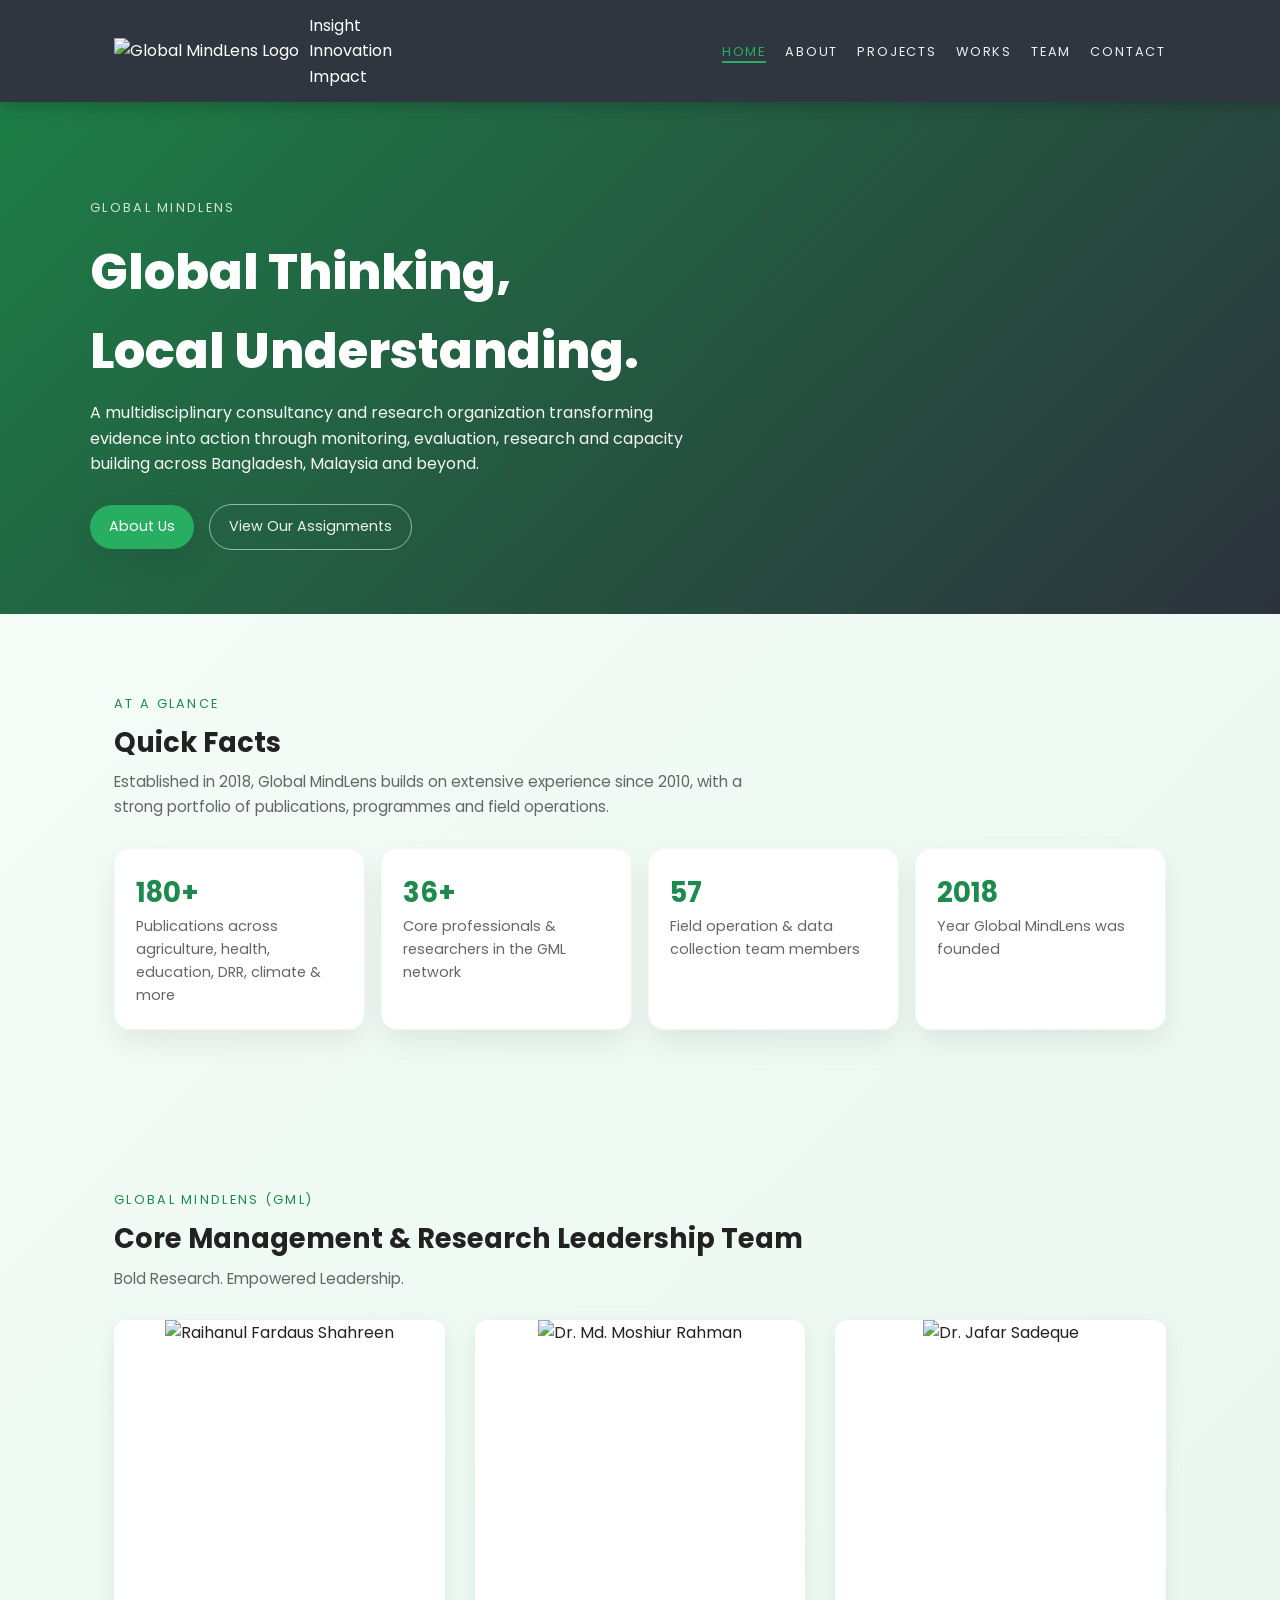
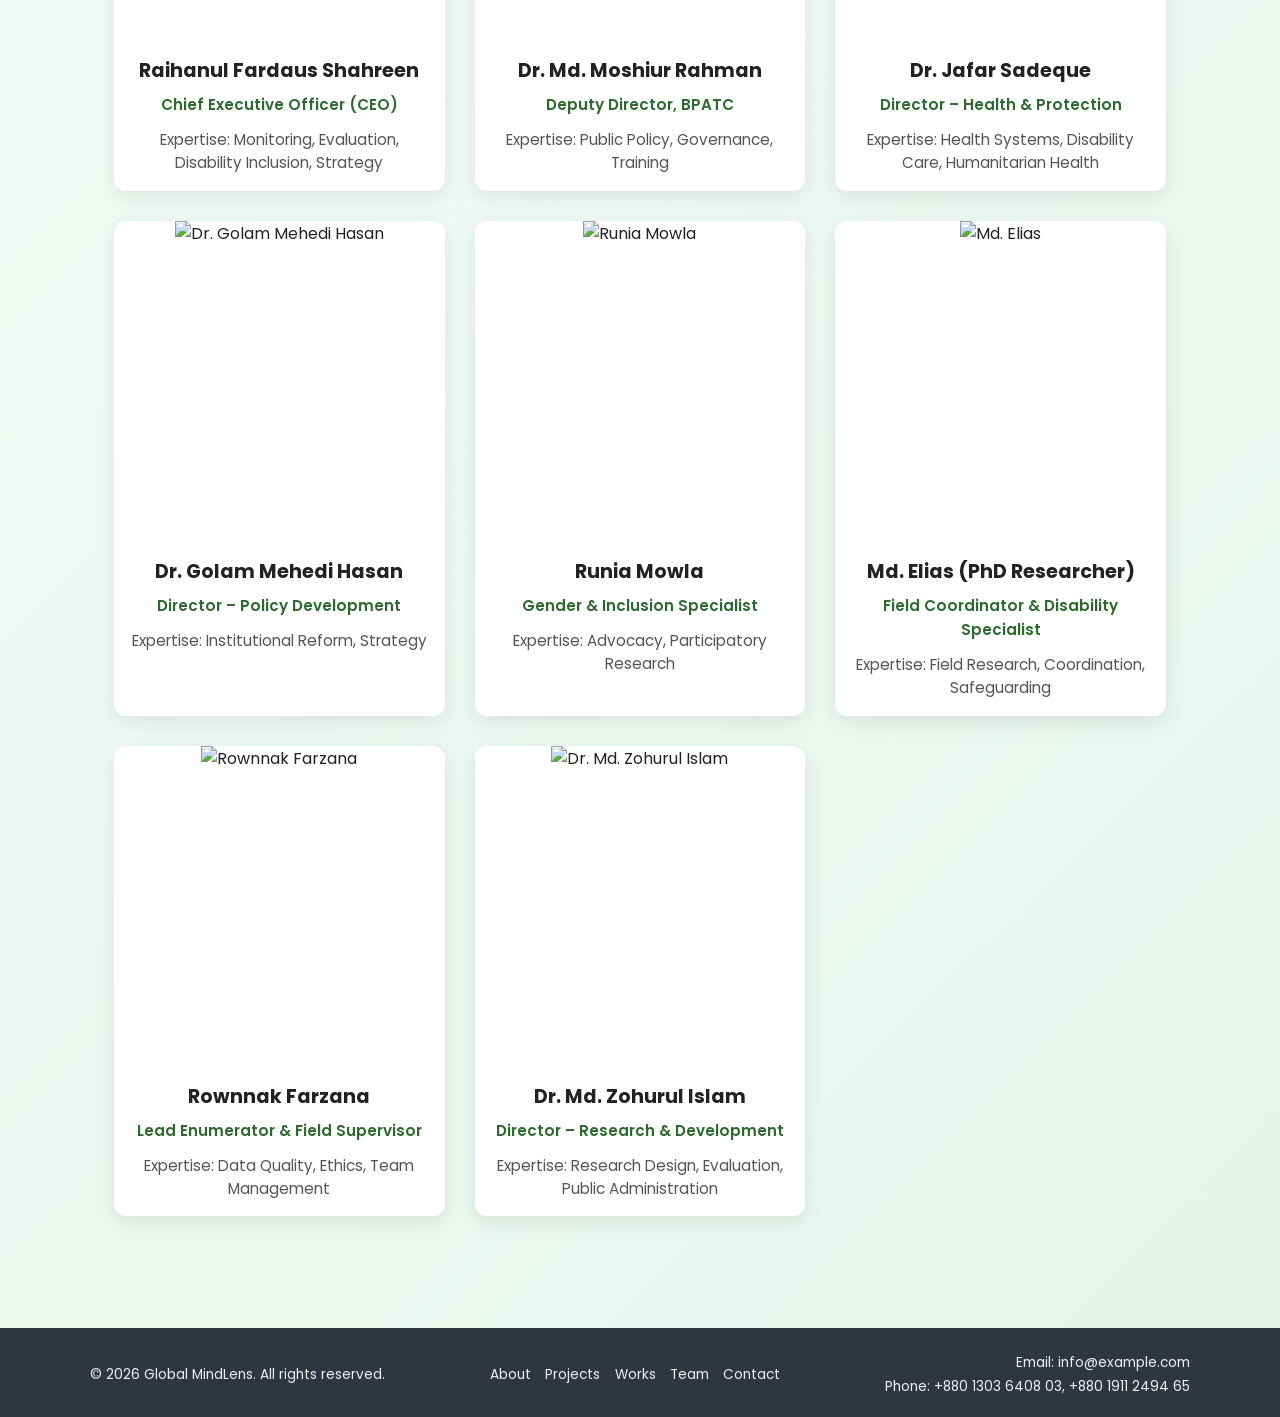
==== index.html @ bd241a73 "Add files via upload" ====
<!DOCTYPE html>
<html lang="en">
<head>
  <meta charset="UTF-8" />
  <title>Global MindLens | Global Thinking. Local Understanding</title>
  <meta name="viewport" content="width=device-width, initial-scale=1" />
  <!-- Google Font -->
  <link
    href="https://fonts.googleapis.com/css2?family=Poppins:wght@300;400;500;600;700;800&display=swap"
    rel="stylesheet"
  />
  <link rel="stylesheet" href="styles.css" />
</head>
<body>
  <div id="header-placeholder"></div>

  <div class="page-wrapper">
    <main>
      <!-- Hero -->
      <section class="hero fade-in-up">
        <div class="hero-bg placeholder"></div>
        <div class="hero-overlay"></div>

        <div class="hero-inner">
          <div class="hero-kicker">Global MindLens</div>
          <h1 class="hero-title">
            Global Thinking,<br />
            Local Understanding.
          </h1>
          <p class="hero-subtitle">
            A multidisciplinary consultancy and research organization
            transforming evidence into action through monitoring, evaluation,
            research and capacity building across Bangladesh, Malaysia and
            beyond.
          </p>
          <div class="hero-cta-row">
            <a href="about.html" class="btn btn-primary">About Us</a>
            <a href="projects.html" class="btn btn-ghost">View Our Assignments</a>
          </div>
        </div>
      </section>

      <!-- Quick stats -->
      <section class="section">
        <div class="container">
          <div class="section-header fade-in-up">
            <div class="section-kicker">At a Glance</div>
            <h2 class="section-title">Quick Facts</h2>
            <p class="section-description">
              Established in 2018, Global MindLens builds on extensive
              experience since 2010, with a strong portfolio of publications,
              programmes and field operations.
            </p>
          </div>

          <div class="stats-grid fade-in-up delay-1">
            <article class="stat-card">
              <div class="stat-value">180+</div>
              <div class="stat-label">
                Publications across agriculture, health, education, DRR,
                climate &amp; more
              </div>
            </article>
            <article class="stat-card">
              <div class="stat-value">36+</div>
              <div class="stat-label">
                Core professionals &amp; researchers in the GML network
              </div>
            </article>
            <article class="stat-card">
              <div class="stat-value">57</div>
              <div class="stat-label">
                Field operation &amp; data collection team members
              </div>
            </article>
            <article class="stat-card">
              <div class="stat-value">2018</div>
              <div class="stat-label">Year Global MindLens was founded</div>
            </article>
          </div>
        </div>
      </section>

      <!-- Highlighted Core Leadership (8 with images) -->
      <section class="section">
  <div class="container">
    <div class="section-header fade-in-up">
      <div class="section-kicker">Global MindLens (GML)</div>
      <h2 class="section-title">Core Management & Research Leadership Team</h2>
      <p class="section-description">Bold Research. Empowered Leadership.</p>
    </div>

    <div class="team-grid fade-in-up delay-1">

      <!-- 1. Raihanul Fardaus Shahreen -->
      <article class="person-card">
        <div class="person-image">
          <img src="images\Chief Executive Officer (CEO)_Shahreen-.jpeg" alt="Raihanul Fardaus Shahreen">
        </div>
        <div class="person-info">
          <div class="person-name">Raihanul Fardaus Shahreen</div>
          <div class="person-role">Chief Executive Officer (CEO)</div>
          <p class="person-desc">
            Expertise: Monitoring, Evaluation, Disability Inclusion, Strategy
          </p>
        </div>
      </article>

      <!-- 2. Dr. Md. Moshiur Rahman -->
      <article class="person-card">
        <div class="person-image">
          <img src="images/team/moshiur-rahman.jpg" alt="Dr. Md. Moshiur Rahman">
        </div>
        <div class="person-info">
          <div class="person-name">Dr. Md. Moshiur Rahman</div>
          <div class="person-role">Deputy Director, BPATC</div>
          <p class="person-desc">
            Expertise: Public Policy, Governance, Training
          </p>
        </div>
      </article>

      <!-- 3. Dr. Jafar Sadeque -->
      <article class="person-card">
        <div class="person-image">
          <img src="//images\Director- Public Health_Dr. Jafar Sadeque_ MBBS_MPH_ ( Development and Humanitrain Context).jpeg" alt="Dr. Jafar Sadeque">
        </div>
        <div class="person-info">
          <div class="person-name">Dr. Jafar Sadeque</div>
          <div class="person-role">Director – Health & Protection</div>
          <p class="person-desc">
            Expertise: Health Systems, Disability Care, Humanitarian Health
          </p>
        </div>
      </article>

      <!-- 4. Dr. Golam Mehedi Hasan -->
      <article class="person-card">
        <div class="person-image">
          <img src="images/team/golam-mehedi-hasan.jpg" alt="Dr. Golam Mehedi Hasan">
        </div>
        <div class="person-info">
          <div class="person-name">Dr. Golam Mehedi Hasan</div>
          <div class="person-role">Director – Policy Development</div>
          <p class="person-desc">
            Expertise: Institutional Reform, Strategy
          </p>
        </div>
      </article>

      <!-- 5. Runia Mowla -->
      <article class="person-card">
        <div class="person-image">
          <img src="images\Lead_ Gender and Development_RUNIA MOWLA.jpeg" alt="Runia Mowla">
        </div>
        <div class="person-info">
          <div class="person-name">Runia Mowla</div>
          <div class="person-role">Gender & Inclusion Specialist</div>
          <p class="person-desc">
            Expertise: Advocacy, Participatory Research

          </p>
        </div>
      </article>

      <!-- 6. Md. Elias -->
      <article class="person-card">
        <div class="person-image">
          <img src="images/team/md-elias.jpg" alt="Md. Elias">
        </div>
        <div class="person-info">
          <div class="person-name">Md. Elias (PhD Researcher)</div>
          <div class="person-role">Field Coordinator & Disability Specialist</div>
          <p class="person-desc">
            Expertise: Field Research, Coordination, Safeguarding
          </p>
        </div>
      </article>

      <!-- 7. Rownnak Farzana -->
      <article class="person-card">
        <div class="person-image">
          <img src="images/team/rownnak-farzana.jpg" alt="Rownnak Farzana">
        </div>
        <div class="person-info">
          <div class="person-name">Rownnak Farzana</div>
          <div class="person-role">Lead Enumerator & Field Supervisor</div>
          <p class="person-desc">
            Expertise: Data Quality, Ethics, Team Management
          </p>
        </div>
      </article>

      <!-- 8. Dr. Md. Zohurul Islam -->
      <article class="person-card">
        <div class="person-image">
          <img src="images/team/zohurul-islam.jpg" alt="Dr. Md. Zohurul Islam">
        </div>
        <div class="person-info">
          <div class="person-name">Dr. Md. Zohurul Islam</div>
          <div class="person-role">Director – Research & Development</div>
          <p class="person-desc">
            Expertise: Research Design, Evaluation, Public Administration

          </p>
        </div>
      </article>

      <!-- SADD -->
      
    </div>
  </div>
</section>

    </main>
  </div>

  <div id="footer-placeholder"></div>

  <script src="include.js"></script>
  <script src="main.js"></script>
</body>
</html>
---- styles.css ----
/* ========= GLOBAL RESET ========= */
*,
*::before,
*::after {
  box-sizing: border-box;
  margin: 0;
  padding: 0;
}

:root {
  --green-main: #1f8a4d;
  --green-light: #27ae60;
  --grey-dark: #2f3640;
  --grey-mid: #7f8c8d;
  --grey-light: #ecf0f1;
  --white: #ffffff;
  --text-main: #222222;
  --text-muted: #666666;
  --radius-lg: 16px;
  --shadow-soft: 0 12px 30px rgba(0, 0, 0, 0.08);
  --transition-fast: 0.25s ease;
  --max-width: 1100px;
}

/* ========= BODY & SCROLLBAR ========= */

html {
  scroll-behavior: smooth;
}

body {
  font-family: "Poppins", system-ui, -apple-system, BlinkMacSystemFont,
    "Segoe UI", Roboto, sans-serif;
  background: linear-gradient(135deg, #f7fdf9, #e4f5ec);
  color: var(--text-main);
  line-height: 1.6;
}

/* Custom scrollbar (right side) */
body::-webkit-scrollbar {
  width: 10px;
}
body::-webkit-scrollbar-track {
  background: #dfe6e9;
}
body::-webkit-scrollbar-thumb {
  background: var(--green-main);
  border-radius: 6px;
}
body::-webkit-scrollbar-thumb:hover {
  background: var(--green-light);
}

/* ========= LAYOUT ========= */

.page-wrapper {
  min-height: 100vh;
  display: flex;
  flex-direction: column;
}

main {
  flex: 1;
}

.container {
  width: 100%;
  max-width: var(--max-width);
  margin: 0 auto;
  padding: 2rem 1.5rem;
}

/* ========= HEADER & NAV ========= */

.header {
  background: var(--grey-dark);
  color: var(--white);
  position: sticky;
  top: 0;
  z-index: 1000;
  box-shadow: 0 4px 16px rgba(0, 0, 0, 0.2);
}

.header-inner {
  max-width: var(--max-width);
  margin: 0 auto;
  padding: 0.8rem 1.5rem;
  display: flex;
  align-items: center;
  justify-content: space-between;
  gap: 1rem;
}

.logo {
  display: flex;
  align-items: center;
  gap: 0.6rem;
  text-decoration: none;
  color: var(--white);
}

/* Logo image area */
.logo-mark {
  display: flex;
  align-items: center;
  height: 60px;
  width: auto;
}

.logo-mark img {
  max-height: 100%;
  max-width: 100%;
  width: auto;
  height: auto;
  object-fit: contain;
  object-position: center;
}

/* Rotating words */
.rotating-words {
  position: relative;
  height: 20px;
  overflow: hidden;
  display: inline-block;
  font-weight: 700;
  font-size: 0.9rem;
  letter-spacing: 0.06em;
  text-transform: uppercase;
  color: var(--green-light);
}

.rotating-words span {
  position: absolute;
  width: 100%;
  opacity: 0;
  animation: rotateWords 9s linear infinite;
}

/* 3 words → 3 delays */
.rotating-words span:nth-child(1) { animation-delay: 0s; }
.rotating-words span:nth-child(2) { animation-delay: 3s; }
.rotating-words span:nth-child(3) { animation-delay: 6s; }

@keyframes rotateWords {
  0% { opacity: 0; transform: translateY(100%); }
  10% { opacity: 1; transform: translateY(0); }
  30% { opacity: 1; transform: translateY(0); }
  40% { opacity: 0; transform: translateY(-100%); }
  100% { opacity: 0; }
}

.logo-text-sub {
  font-size: 0.75rem;
  color: var(--grey-light);
}

/* Nav */
.main-nav ul {
  list-style: none;
  display: flex;
  flex-wrap: wrap;
  gap: 1.2rem;
}

.main-nav a {
  color: var(--grey-light);
  text-decoration: none;
  text-transform: uppercase;
  font-size: 0.8rem;
  letter-spacing: 0.14em;
  position: relative;
  padding-bottom: 0.15rem;
  transition: color var(--transition-fast);
}

.main-nav a::after {
  content: "";
  position: absolute;
  left: 0;
  bottom: 0;
  width: 0;
  height: 2px;
  background: var(--green-light);
  transition: width var(--transition-fast);
}

.main-nav a:hover {
  color: var(--white);
}

.main-nav a:hover::after,
.main-nav a.active::after {
  width: 100%;
}

.main-nav a.active {
  color: var(--green-light);
}

/* Mobile menu toggle */
.menu-toggle {
  display: none;
  background: none;
  border: none;
  color: var(--white);
  font-size: 1.7rem;
  cursor: pointer;
}

/* ========= HERO ========= */

.hero {
  position: relative;
  padding: 6rem 1.5rem 4rem;
  color: var(--white);
  overflow: hidden;
}

.hero-bg {
  position: absolute;
  inset: 0;
  background: #111;
  background-position: center;
  background-size: cover;
  filter: brightness(0.45);
  z-index: -2;
}

/* Replace this with your own image URL */
.hero-bg.placeholder {
  background-image: url("images/hero-bg.jpg"); /* <-- change as needed */
}

.hero-overlay {
  position: absolute;
  inset: 0;
  background: linear-gradient(
    135deg,
    rgba(31, 138, 77, 0.9),
    rgba(47, 54, 64, 0.92)
  );
  z-index: -1;
}

.hero-inner {
  max-width: var(--max-width);
  margin: 0 auto;
}

.hero-kicker {
  text-transform: uppercase;
  font-size: 0.8rem;
  letter-spacing: 0.18em;
  opacity: 0.8;
  margin-bottom: 0.8rem;
}

.hero-title {
  font-size: clamp(2.2rem, 4vw, 3.1rem);
  font-weight: 800;
  margin-bottom: 0.6rem;
}

.hero-subtitle {
  max-width: 600px;
  font-size: 1rem;
  opacity: 0.95;
  margin-bottom: 1.7rem;
}

.hero-cta-row {
  display: flex;
  flex-wrap: wrap;
  align-items: center;
  gap: 0.9rem;
}

/* ========= BUTTONS ========= */

.btn {
  display: inline-flex;
  align-items: center;
  justify-content: center;
  gap: 0.4rem;
  border-radius: 999px;
  padding: 0.65rem 1.2rem;
  border: none;
  text-decoration: none;
  font-size: 0.9rem;
  cursor: pointer;
  transition: transform var(--transition-fast),
    box-shadow var(--transition-fast), background var(--transition-fast),
    color var(--transition-fast);
}

.btn-primary {
  background: var(--green-light);
  color: var(--white);
  box-shadow: var(--shadow-soft);
}

.btn-primary:hover {
  transform: translateY(-1px);
  box-shadow: 0 16px 35px rgba(39, 174, 96, 0.4);
}

.btn-ghost {
  background: transparent;
  border: 1px solid rgba(236, 240, 241, 0.6);
  color: var(--grey-light);
}

.btn-ghost:hover {
  background: rgba(236, 240, 241, 0.12);
}

/* ========= SECTIONS ========= */

.section {
  padding: 3rem 0;
}

.section-alt-bg {
  background: #f5fbf7;
}

.section-header {
  margin-bottom: 1.8rem;
}

.section-kicker {
  text-transform: uppercase;
  font-size: 0.8rem;
  letter-spacing: 0.18em;
  color: var(--green-main);
  margin-bottom: 0.4rem;
}

.section-title {
  font-size: 1.7rem;
  margin-bottom: 0.4rem;
}

.section-description {
  max-width: 640px;
  font-size: 0.95rem;
  color: var(--text-muted);
}

.section-description.small {
  font-size: 0.85rem;
}

/* ========= GRIDS & CARDS ========= */

.grid {
  display: grid;
  grid-template-columns: repeat(auto-fit, minmax(230px, 1fr));
  gap: 1.4rem;
}

.cards-grid-3 {
  display: grid;
  grid-template-columns: repeat(auto-fit, minmax(260px, 1fr));
  gap: 1.5rem;
}

.card {
  background: var(--white);
  border-radius: var(--radius-lg);
  box-shadow: var(--shadow-soft);
  padding: 1.5rem 1.4rem;
  border: 1px solid rgba(0, 0, 0, 0.04);
  margin-top: 40px;
}

.card-title {
  font-size: 1.1rem;
  margin-bottom: 0.4rem;
}

.card-body {
  font-size: 0.94rem;
  color: var(--text-muted);
  margin-bottom: 0.55rem;
}

.highlight-quote {
  margin-top: 0.8rem;
  padding-left: 0.8rem;
  border-left: 3px solid var(--green-main);
  font-style: italic;
}

/* Lists */

.list {
  list-style: disc;
  margin-left: 1.2rem;
  margin-top: 0.5rem;
  font-size: 0.92rem;
  color: var(--text-muted);
}

.list-numbered {
  list-style: decimal;
}

/* ========= STATS ========= */

.stats-grid {
  display: grid;
  grid-template-columns: repeat(auto-fit, minmax(170px, 1fr));
  gap: 1rem;
}

.stat-card {
  background: var(--white);
  border-radius: var(--radius-lg);
  padding: 1.4rem 1.3rem;
  box-shadow: var(--shadow-soft);
  border: 1px solid rgba(31, 138, 77, 0.06);
  position: relative;
  overflow: hidden;
  transition: transform var(--transition-fast), box-shadow var(--transition-fast);
}

.stat-card::before {
  content: "";
  position: absolute;
  inset: 0;
  background: linear-gradient(
    to bottom right,
    rgba(31, 138, 77, 0.04),
    rgba(47, 54, 64, 0.03)
  );
  opacity: 0;
  transition: opacity var(--transition-fast);
}

.stat-card:hover {
  transform: translateY(-3px);
  box-shadow: 0 16px 40px rgba(0, 0, 0, 0.12);
}
.stat-card:hover::before {
  opacity: 1;
}

.stat-value {
  font-size: 1.7rem;
  font-weight: 700;
  color: var(--green-main);
}
.stat-label {
  font-size: 0.9rem;
  color: var(--text-muted);
}

/* ========= PEOPLE / TEAM ========= */
.team-grid {
  display: grid;
  grid-template-columns: repeat(3, 1fr);
  gap: 30px;
}

.person-card {
  background: #fff;
  border-radius: 12px;
  box-shadow: 0 6px 20px rgba(0,0,0,0.08);
  overflow: hidden;
  text-align: center;
  transition: transform 0.3s ease, box-shadow 0.3s ease;
}

.person-card:hover {
  transform: translateY(-6px);
  box-shadow: 0 10px 25px rgba(0,0,0,0.12);
}

.person-image {
  width: 100%;
  height: 320px;
  overflow: hidden;
}

.person-image img {
  width: 100%;
  height: 100%;
  object-fit: fit;
}

.person-info {
  padding: 16px;
}

.person-name {
  font-size: 1.2rem;
  font-weight: 700;
  margin-bottom: 6px;
  color: #222;
}

.person-role {
  font-size: 0.95rem;
  font-weight: 600;
  color: #2d6a2d;
  margin-bottom: 12px;
}

.person-desc {
  font-size: 0.95rem;
  color: #555;
  line-height: 1.5;
}

/* Responsive */
@media (max-width: 991px) {
  .team-grid {
    grid-template-columns: repeat(2, 1fr);
  }
}

@media (max-width: 600px) {
  .team-grid {
    grid-template-columns: 1fr;
  }
}

/* ========= CONTACT ========= */

.contact-layout {
  display: grid;
  grid-template-columns: 2fr 2fr;
  gap: 1.6rem;
}

.contact-card {
  background: var(--white);
  border-radius: var(--radius-lg);
  padding: 1.5rem 1.4rem;
  box-shadow: var(--shadow-soft);
  border: 1px solid rgba(0, 0, 0, 0.04);
}

.form-field {
  margin-bottom: 0.9rem;
}

.form-label {
  display: block;
  margin-bottom: 0.25rem;
  font-size: 0.85rem;
  font-weight: 500;
}

.form-input,
.form-textarea {
  width: 100%;
  padding: 0.55rem 0.7rem;
  border-radius: 8px;
  border: 1px solid #dcdde1;
  font-size: 0.9rem;
  outline: none;
  transition: border var(--transition-fast), box-shadow var(--transition-fast);
}

.form-input:focus,
.form-textarea:focus {
  border-color: var(--green-main);
  box-shadow: 0 0 0 1px rgba(31, 138, 77, 0.15);
}

.form-textarea {
  min-height: 130px;
  resize: vertical;
}

.map-wrapper {
  border-radius: var(--radius-lg);
  overflow: hidden;
  box-shadow: var(--shadow-soft);
}

/* ========= TABLES ========= */

.table-wrapper {
  overflow-x: auto;
}

.table {
  width: 100%;
  border-collapse: collapse;
  font-size: 0.9rem;
  background: var(--white);
  border-radius: var(--radius-lg);
  box-shadow: var(--shadow-soft);
  overflow: hidden;
}

.table thead {
  background: var(--green-main);
  color: var(--white);
}
.table th,
.table td {
  padding: 0.75rem 0.9rem;
  text-align: left;
  vertical-align: top;
}
.table tbody tr:nth-child(even) {
  background: #f7fbf9;
}
.table tbody tr:hover {
  background: #ecf9f1;
}

/* ========= ACCORDION ========= */

.accordion {
  border-radius: var(--radius-lg);
  overflow: hidden;
  box-shadow: var(--shadow-soft);
  background: var(--white);
}

.accordion-item + .accordion-item {
  border-top: 1px solid #ecf0f1;
}

.accordion-header {
  padding: 1rem 1.3rem;
  background: #f7fbf9;
  cursor: pointer;
  display: flex;
  justify-content: space-between;
  align-items: center;
  border: none;
  width: 100%;
  text-align: left;
}

.accordion-title {
  font-size: 0.95rem;
  font-weight: 600;
}

.accordion-toggle {
  font-weight: 700;
}

.accordion-body {
  padding: 1rem 1.4rem 1.2rem;
  font-size: 0.9rem;
  color: var(--text-muted);
  display: none;
}

.accordion-item.open .accordion-body {
  display: block;
}

.accordion-item.open .accordion-header {
  background: #ecf9f1;
}

/* ========= FOOTER ========= */

.footer {
  background: var(--grey-dark);
  color: var(--grey-light);
  padding: 1.5rem 1.5rem 1.2rem;
  margin-top: 2rem;
}

.footer-inner {
  max-width: var(--max-width);
  margin: 0 auto;
  display: flex;
  flex-wrap: wrap;
  gap: 1.4rem;
  align-items: center;
  justify-content: space-between;
  font-size: 0.85rem;
}

.footer-links {
  display: flex;
  flex-wrap: wrap;
  gap: 0.9rem;
}

.footer-links a {
  color: var(--grey-light);
  text-decoration: none;
  transition: color var(--transition-fast);
}
.footer-links a:hover {
  color: var(--green-light);
}

.footer-contact {
  text-align: right;
  display: flex;
  flex-direction: column;
  gap: 0.1rem;
}

/* ========= ANIMATIONS ========= */

.fade-in-up {
  opacity: 0;
  transform: translateY(15px);
  animation: fadeInUp 0.7s var(--transition-fast) forwards;
}
.fade-in-up.delay-1 {
  animation-delay: 0.1s;
}
.fade-in-up.delay-2 {
  animation-delay: 0.2s;
}
.fade-in-up.delay-3 {
  animation-delay: 0.3s;
}

@keyframes fadeInUp {
  to {
    opacity: 1;
    transform: translateY(0);
  }
}

/* ========= RESPONSIVE ========= */

@media (max-width: 900px) {
  .header-inner {
    padding-inline: 1rem;
  }

  .main-nav ul {
    position: fixed;
    top: 0;
    right: -260px;
    height: 100%;
    width: 260px;
    background: #ffffff;
    flex-direction: column;
    padding: 80px 20px;
    gap: 1rem;
    transition: right 0.3s ease;
    box-shadow: -2px 0 6px rgba(0,0,0,0.1);
    z-index: 999;
  }

  .main-nav ul li a {
    color: var(--grey-dark);
  }

  .main-nav ul.open-menu {
    right: 0;
  }

  .menu-toggle {
    display: block;
  }

  .hero {
    padding-top: 5rem;
    padding-bottom: 3rem;
  }

  .contact-layout {
    grid-template-columns: 1fr;
  }

  .footer-inner {
    flex-direction: column;
    align-items: flex-start;
  }

  .footer-contact {
    text-align: left;
  }
}

@media (max-width: 600px) {
  .hero-title {
    font-size: 2rem;
  }
}
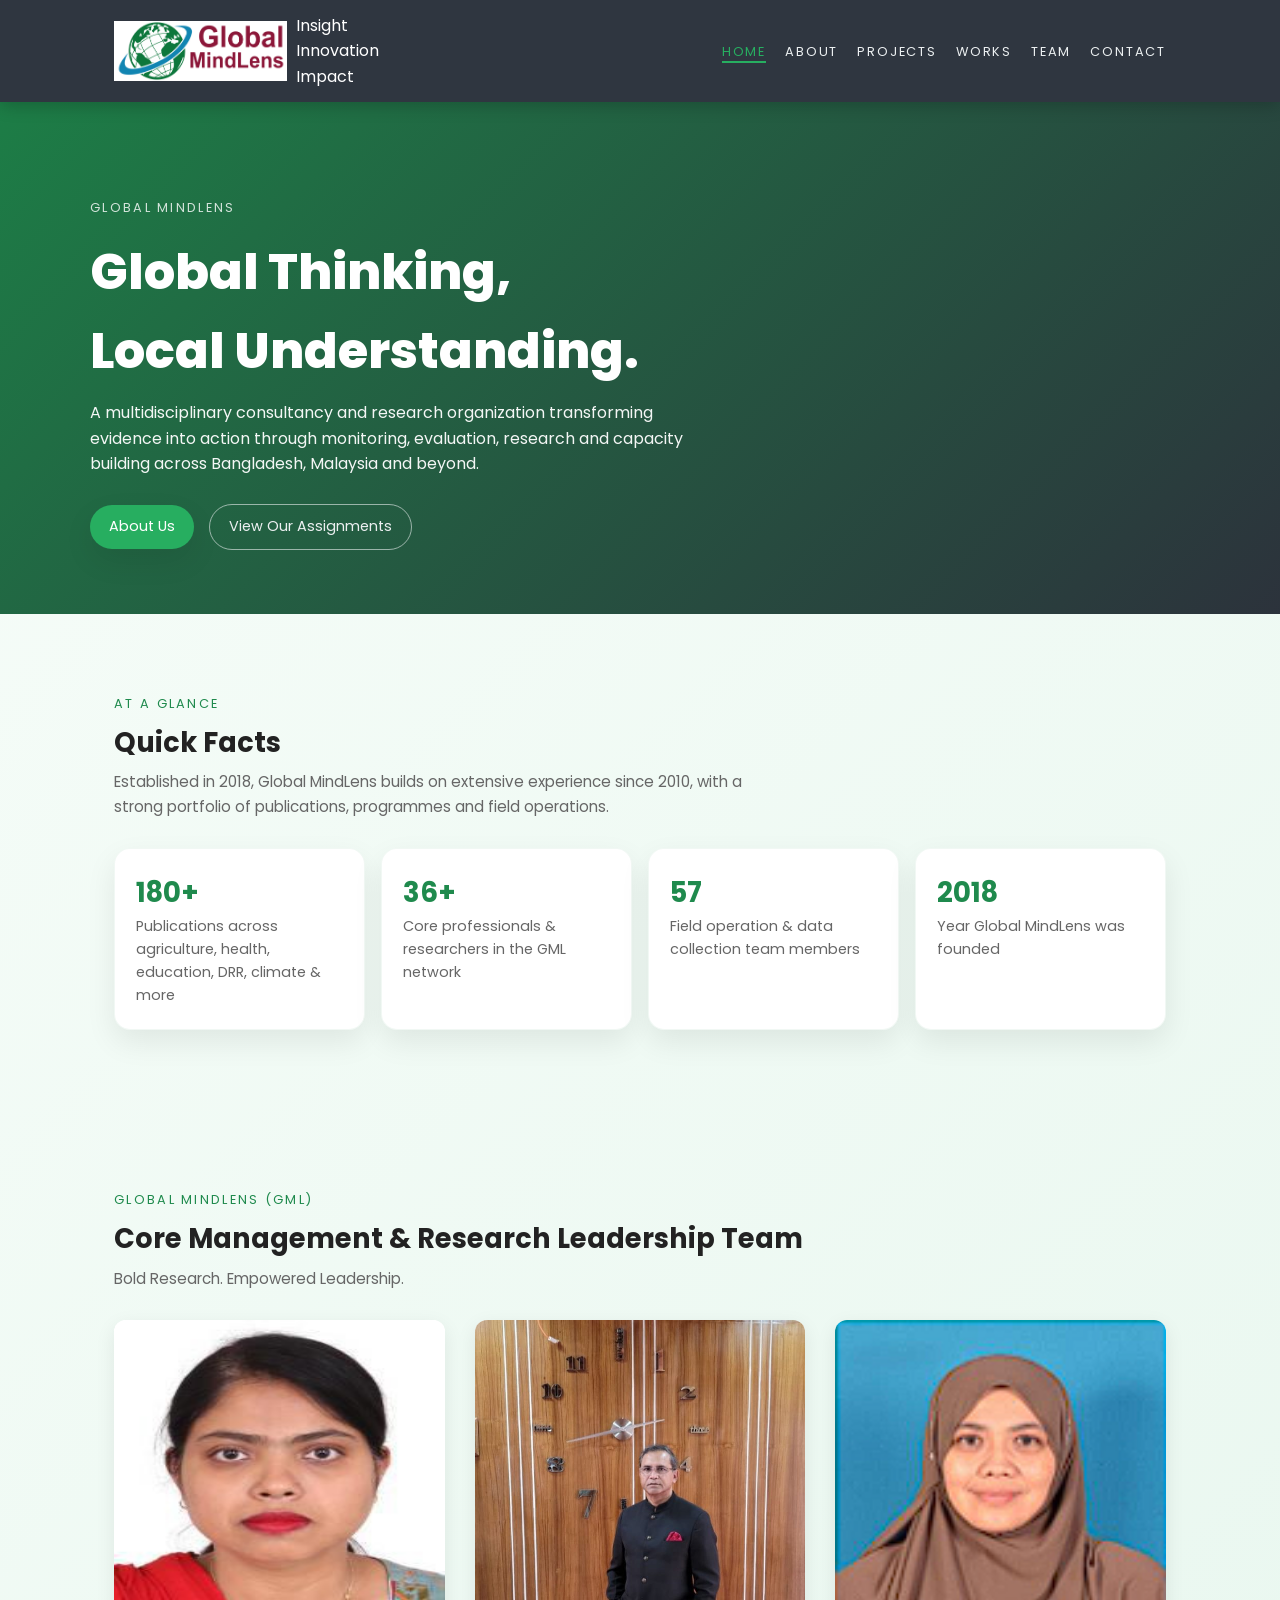
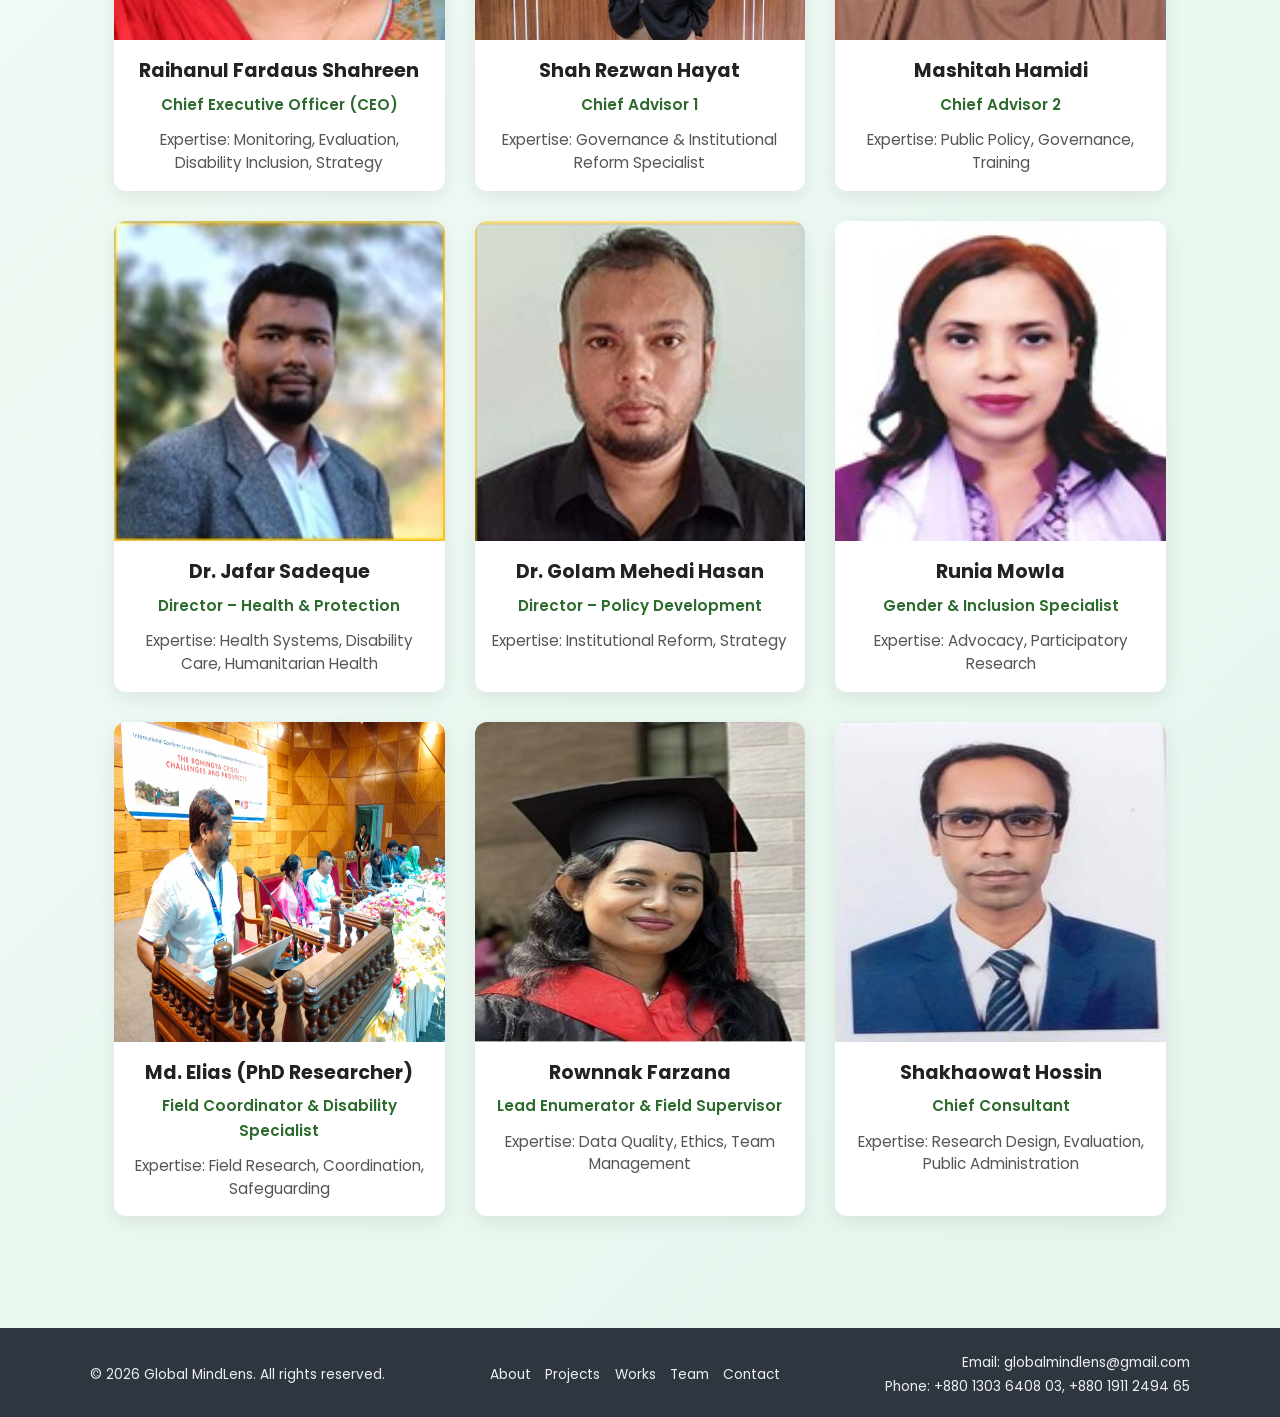
==== commit 52494bf9: "Update index.html" ====
--- a/index.html
+++ b/index.html
@@ -4,6 +4,7 @@
   <meta charset="UTF-8" />
   <title>Global MindLens | Global Thinking. Local Understanding</title>
   <meta name="viewport" content="width=device-width, initial-scale=1" />
+  <link rel="icon" href="images/logo.png" type="image/png" />
   <!-- Google Font -->
   <link
     href="https://fonts.googleapis.com/css2?family=Poppins:wght@300;400;500;600;700;800&display=swap"
@@ -105,25 +106,41 @@
           </p>
         </div>
       </article>
-
-      <!-- 2. Dr. Md. Moshiur Rahman -->
-      <article class="person-card">
-        <div class="person-image">
-          <img src="images/team/moshiur-rahman.jpg" alt="Dr. Md. Moshiur Rahman">
-        </div>
-        <div class="person-info">
-          <div class="person-name">Dr. Md. Moshiur Rahman</div>
-          <div class="person-role">Deputy Director, BPATC</div>
+      
+
+      <!-- 2. Shah Rezwan Hayat -->
+      <article class="person-card">
+        <div class="person-image">
+          <img src="images/Chief Advisor-Shah Rezwan Hayat_(Director General (Grade-1) Directorate of Primary Education and ex-RRRC).jpeg" alt="Dr. Md. Moshiur Rahman">
+        </div>
+        <div class="person-info">
+          <div class="person-name">Shah Rezwan Hayat</div>
+          <div class="person-role">Chief Advisor 1</div>
+          <p class="person-desc">
+            Expertise: Governance & Institutional 
+Reform Specialist
+          </p>
+        </div>
+      </article>
+
+      <!-- 3.  Mashitah Hamidi -->
+      <article class="person-card">
+        <div class="person-image">
+          <img src="images/mashitah_hamidi.png" alt="Dr. Md. Moshiur Rahman">
+        </div>
+        <div class="person-info">
+          <div class="person-name"> Mashitah Hamidi</div>
+          <div class="person-role">Chief Advisor 2</div>
           <p class="person-desc">
             Expertise: Public Policy, Governance, Training
           </p>
         </div>
       </article>
 
-      <!-- 3. Dr. Jafar Sadeque -->
-      <article class="person-card">
-        <div class="person-image">
-          <img src="//images\Director- Public Health_Dr. Jafar Sadeque_ MBBS_MPH_ ( Development and Humanitrain Context).jpeg" alt="Dr. Jafar Sadeque">
+      <!-- 4. Dr. Jafar Sadeque -->
+      <article class="person-card">
+        <div class="person-image">
+          <img src="images\Director- Public Health_Dr. Jafar Sadeque_ MBBS_MPH_ ( Development and Humanitrain Context).jpeg" alt="Dr. Jafar Sadeque">
         </div>
         <div class="person-info">
           <div class="person-name">Dr. Jafar Sadeque</div>
@@ -134,10 +151,10 @@
         </div>
       </article>
 
-      <!-- 4. Dr. Golam Mehedi Hasan -->
-      <article class="person-card">
-        <div class="person-image">
-          <img src="images/team/golam-mehedi-hasan.jpg" alt="Dr. Golam Mehedi Hasan">
+      <!-- 5. Dr. Golam Mehedi Hasan -->
+      <article class="person-card">
+        <div class="person-image">
+          <img src="images/golam_mehedi.png" alt="Dr. Golam Mehedi Hasan">
         </div>
         <div class="person-info">
           <div class="person-name">Dr. Golam Mehedi Hasan</div>
@@ -148,7 +165,7 @@
         </div>
       </article>
 
-      <!-- 5. Runia Mowla -->
+      <!-- 6. Runia Mowla -->
       <article class="person-card">
         <div class="person-image">
           <img src="images\Lead_ Gender and Development_RUNIA MOWLA.jpeg" alt="Runia Mowla">
@@ -163,10 +180,10 @@
         </div>
       </article>
 
-      <!-- 6. Md. Elias -->
-      <article class="person-card">
-        <div class="person-image">
-          <img src="images/team/md-elias.jpg" alt="Md. Elias">
+      <!-- 7. Md. Elias -->
+      <article class="person-card">
+        <div class="person-image">
+          <img src="images/Elias 2.jpeg" alt="Md. Elias">
         </div>
         <div class="person-info">
           <div class="person-name">Md. Elias (PhD Researcher)</div>
@@ -177,10 +194,10 @@
         </div>
       </article>
 
-      <!-- 7. Rownnak Farzana -->
-      <article class="person-card">
-        <div class="person-image">
-          <img src="images/team/rownnak-farzana.jpg" alt="Rownnak Farzana">
+      <!-- 8. Rownnak Farzana -->
+      <article class="person-card">
+        <div class="person-image">
+          <img src="images/Lead- Environment and Climate Change.jpeg" alt="Rownnak Farzana">
         </div>
         <div class="person-info">
           <div class="person-name">Rownnak Farzana</div>
@@ -191,14 +208,14 @@
         </div>
       </article>
 
-      <!-- 8. Dr. Md. Zohurul Islam -->
-      <article class="person-card">
-        <div class="person-image">
-          <img src="images/team/zohurul-islam.jpg" alt="Dr. Md. Zohurul Islam">
-        </div>
-        <div class="person-info">
-          <div class="person-name">Dr. Md. Zohurul Islam</div>
-          <div class="person-role">Director – Research & Development</div>
+      <!-- 9. Shakhaowat Hossin -->
+      <article class="person-card">
+        <div class="person-image">
+          <img src="images/Advisor- Organaizational Development.jpeg" alt="Shakhaowat Hossin">
+        </div>
+        <div class="person-info">
+          <div class="person-name">Shakhaowat Hossin</div>
+          <div class="person-role">Chief Consultant</div>
           <p class="person-desc">
             Expertise: Research Design, Evaluation, Public Administration
 
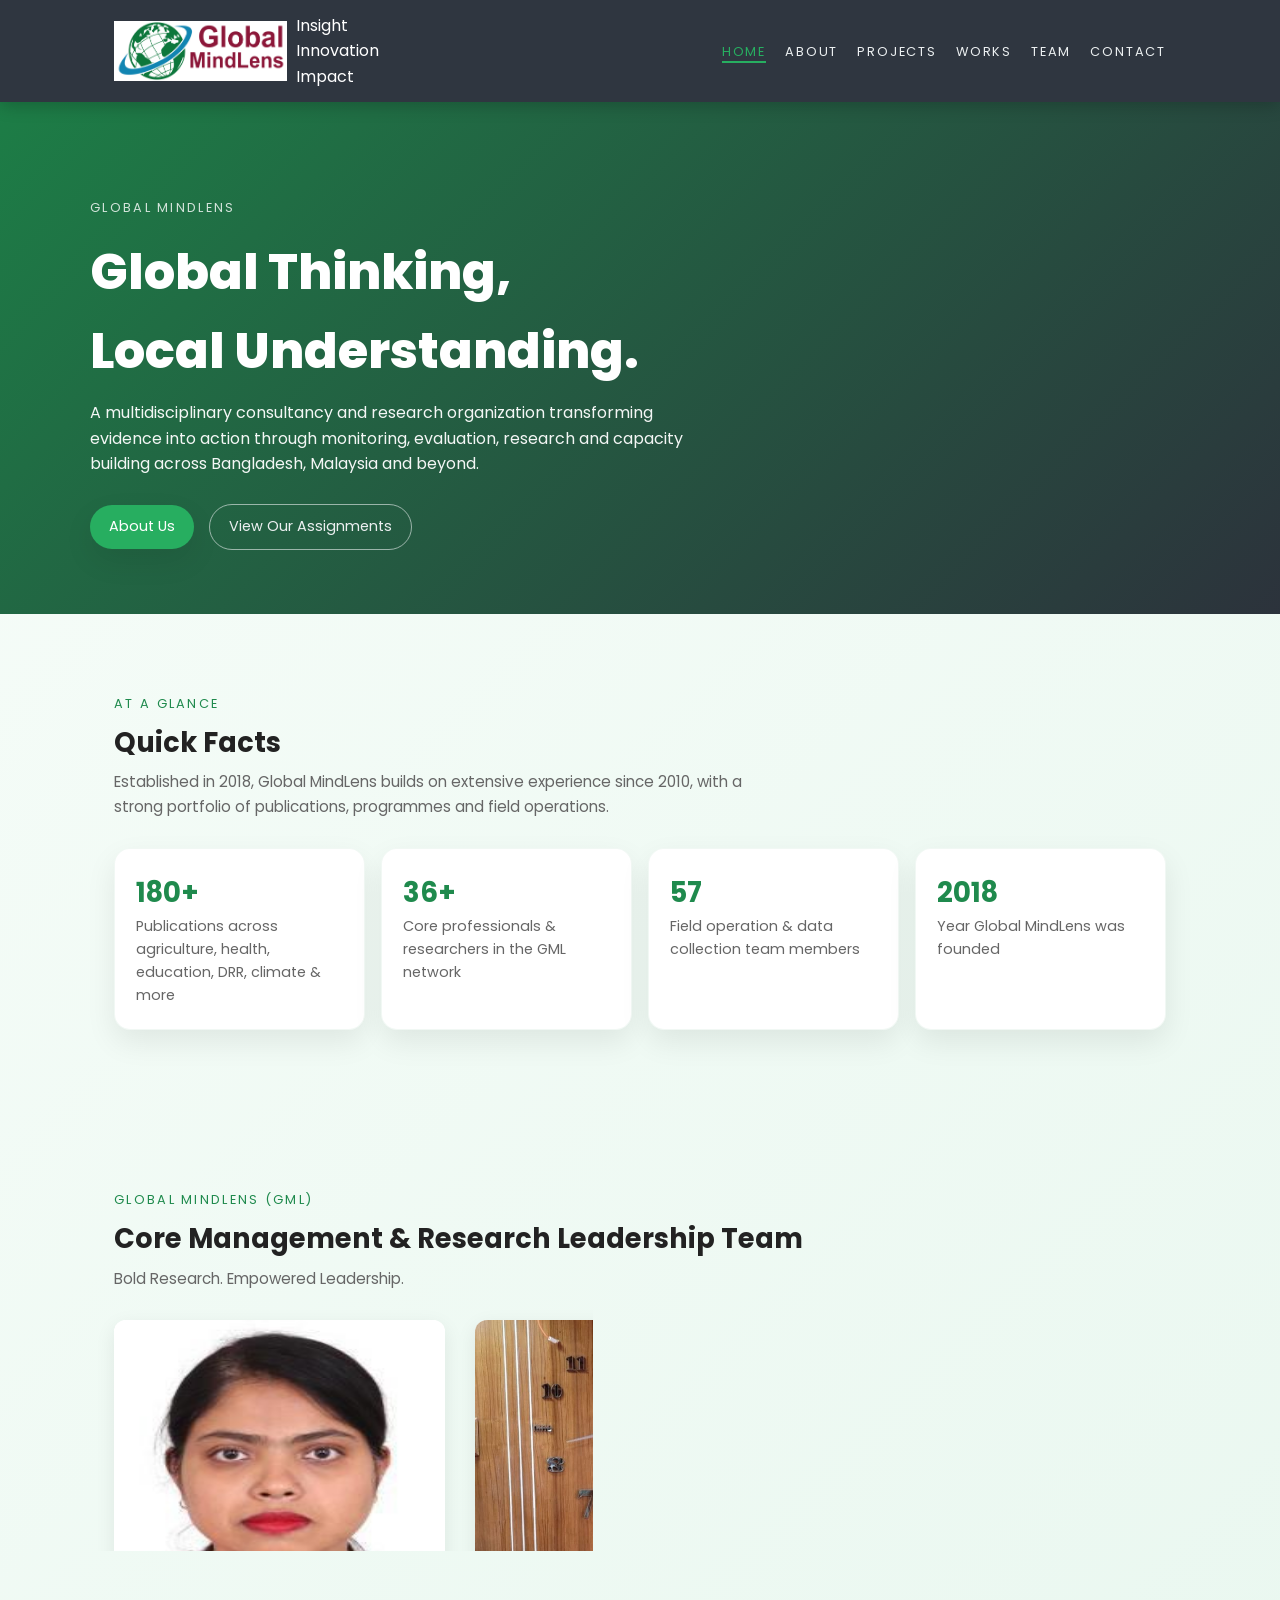
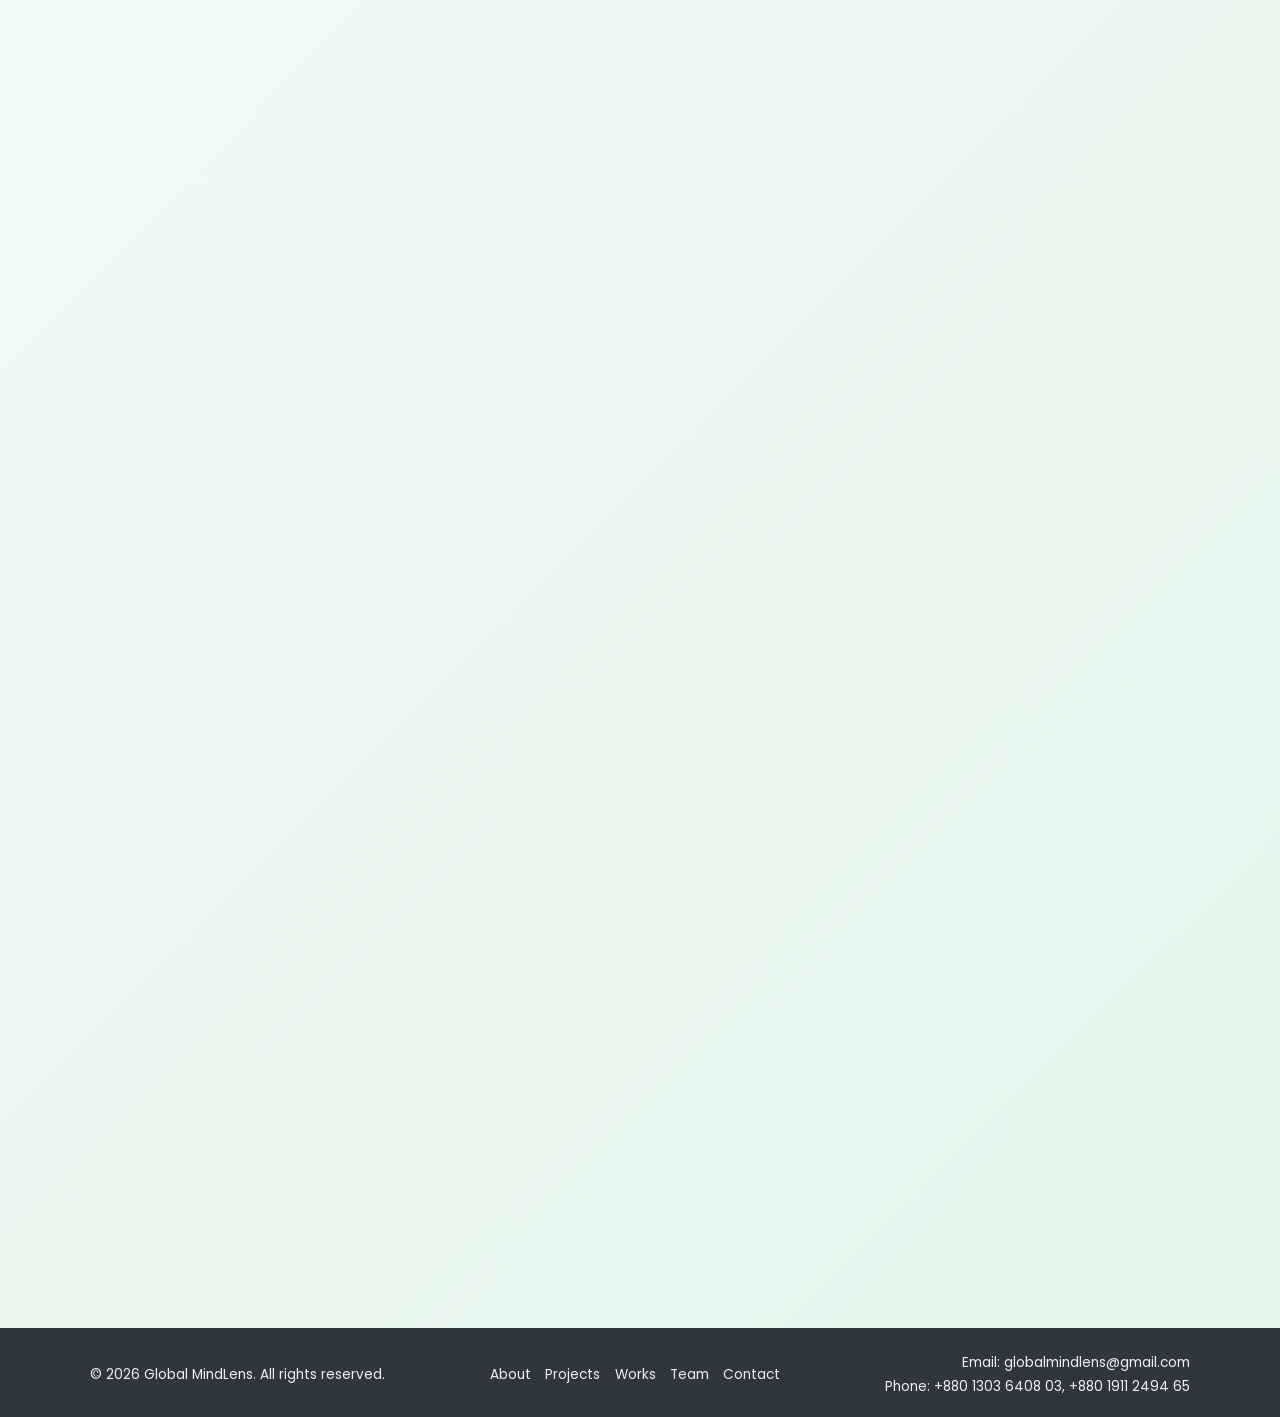
==== commit 0c5be7dc: "Update index.html" ====
--- a/index.html
+++ b/index.html
@@ -5,6 +5,11 @@
   <title>Global MindLens | Global Thinking. Local Understanding</title>
   <meta name="viewport" content="width=device-width, initial-scale=1" />
   <link rel="icon" href="images/logo.png" type="image/png" />
+  <link rel="apple-touch-icon" sizes="180x180" href="/apple-touch-icon.png">
+  <link rel="icon" type="image/png" sizes="32x32" href="/favicon-32x32.png">
+  <link rel="icon" type="image/png" sizes="16x16" href="/favicon-16x16.png">
+  <link rel="icon" type="image" href="/favicon.ico">
+  <link rel="manifest" href="/site.webmanifest">
   <!-- Google Font -->
   <link
     href="https://fonts.googleapis.com/css2?family=Poppins:wght@300;400;500;600;700;800&display=swap"
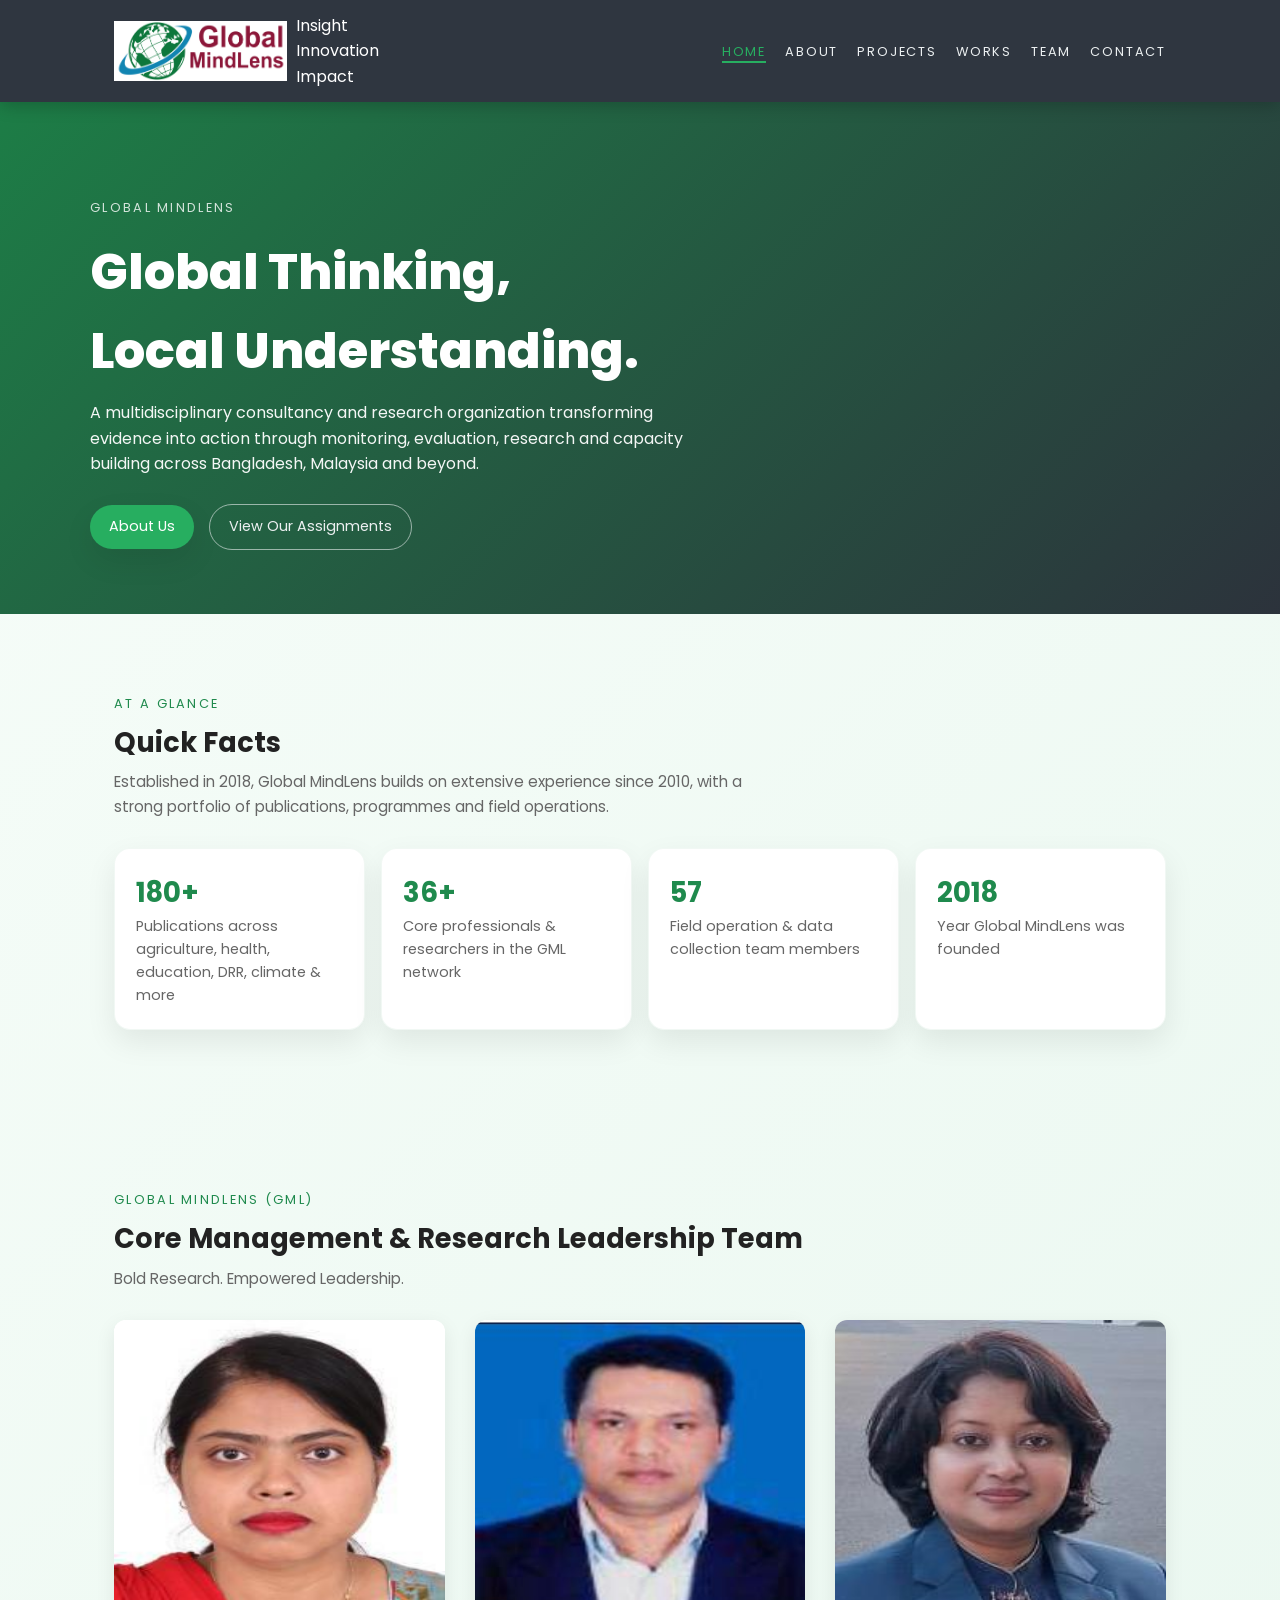
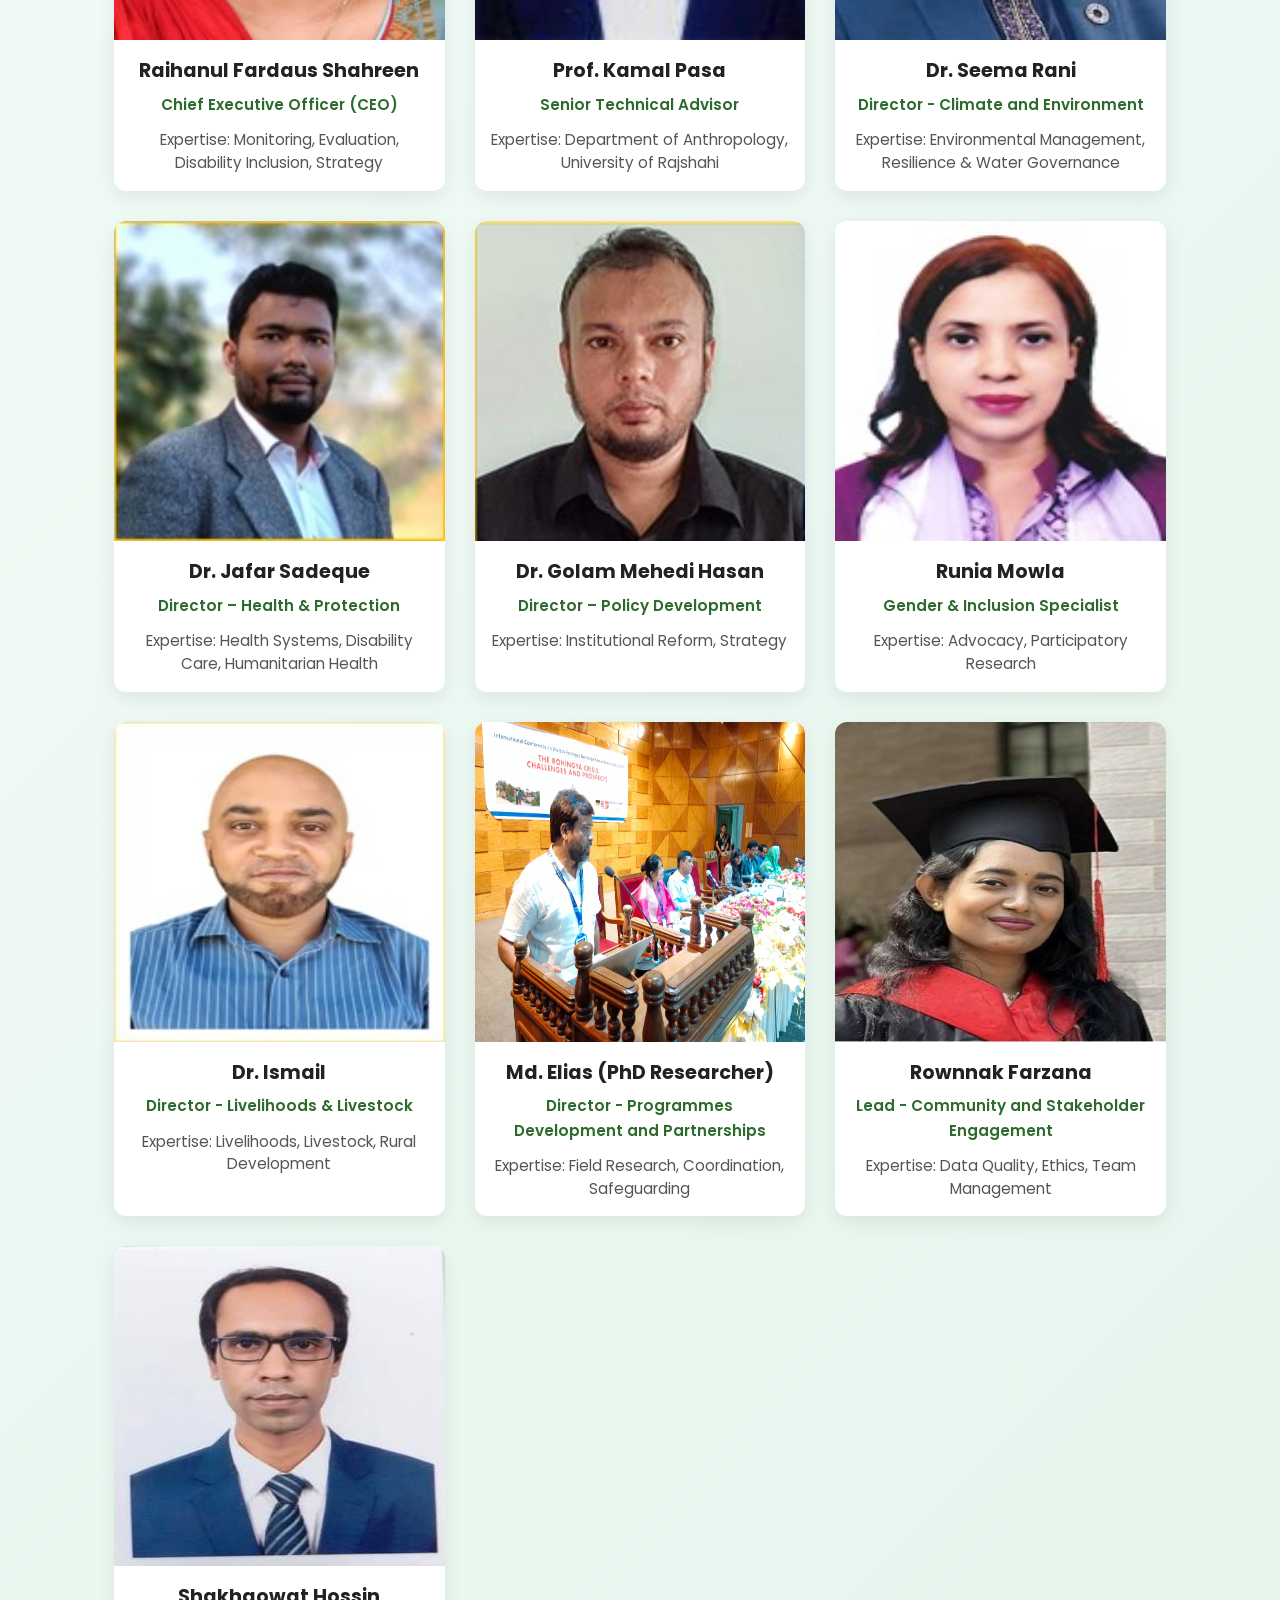
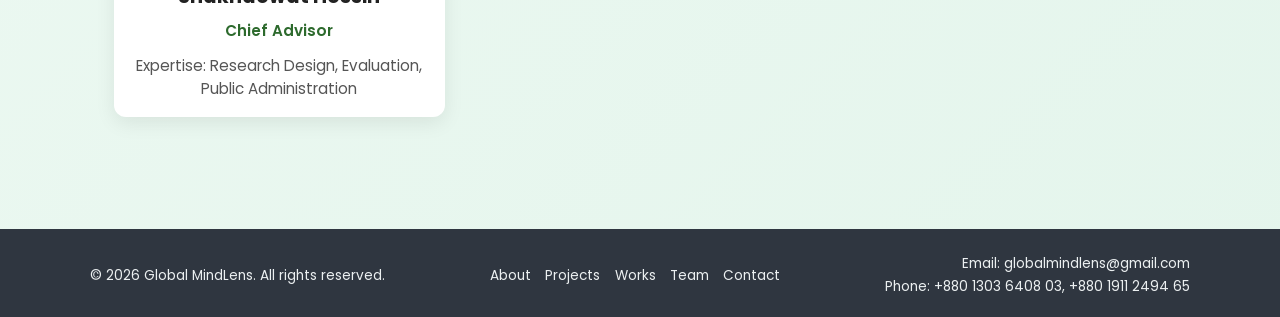
==== commit c1aeae06: "Updated as per requirement by Md Elias" ====
--- a/index.html
+++ b/index.html
@@ -113,31 +113,30 @@
       </article>
       
 
-      <!-- 2. Shah Rezwan Hayat -->
-      <article class="person-card">
-        <div class="person-image">
-          <img src="images/Chief Advisor-Shah Rezwan Hayat_(Director General (Grade-1) Directorate of Primary Education and ex-RRRC).jpeg" alt="Dr. Md. Moshiur Rahman">
-        </div>
-        <div class="person-info">
-          <div class="person-name">Shah Rezwan Hayat</div>
-          <div class="person-role">Chief Advisor 1</div>
-          <p class="person-desc">
-            Expertise: Governance & Institutional 
-Reform Specialist
-          </p>
-        </div>
-      </article>
-
-      <!-- 3.  Mashitah Hamidi -->
-      <article class="person-card">
-        <div class="person-image">
-          <img src="images/mashitah_hamidi.png" alt="Dr. Md. Moshiur Rahman">
-        </div>
-        <div class="person-info">
-          <div class="person-name"> Mashitah Hamidi</div>
-          <div class="person-role">Chief Advisor 2</div>
-          <p class="person-desc">
-            Expertise: Public Policy, Governance, Training
+      <!-- 2. Prof. Kamal Pasa -->
+      <article class="person-card">
+        <div class="person-image">
+          <img src="images/Senior Technical Advisor_Prof. Kamal Pasa.jpeg" alt="Prof. Kamal Pasa">
+        </div>
+        <div class="person-info">
+          <div class="person-name">Prof. Kamal Pasa</div>
+          <div class="person-role">Senior Technical Advisor</div>
+          <p class="person-desc">
+            Expertise: Department of Anthropology, University of Rajshahi
+          </p>
+        </div>
+      </article>
+
+      <!-- 3. Dr. Seema Rani -->
+      <article class="person-card">
+        <div class="person-image">
+          <img src="images/Director- Climate and Environment_Dr. Seema Rani.jpeg" alt="Dr. Seema Rani">
+        </div>
+        <div class="person-info">
+          <div class="person-name">Dr. Seema Rani</div>
+          <div class="person-role">Director - Climate and Environment</div>
+          <p class="person-desc">
+            Expertise: Environmental Management, Resilience &amp; Water Governance
           </p>
         </div>
       </article>
@@ -185,42 +184,56 @@
         </div>
       </article>
 
-      <!-- 7. Md. Elias -->
+      <!-- 7. Dr. Ismail -->
+      <article class="person-card">
+        <div class="person-image">
+          <img src="images/Director_Livelihoods and Livestock.jpeg" alt="Dr. Ismail">
+        </div>
+        <div class="person-info">
+          <div class="person-name">Dr. Ismail</div>
+          <div class="person-role">Director - Livelihoods &amp; Livestock</div>
+          <p class="person-desc">
+            Expertise: Livelihoods, Livestock, Rural Development
+          </p>
+        </div>
+      </article>
+
+      <!-- 8. Md. Elias -->
       <article class="person-card">
         <div class="person-image">
           <img src="images/Elias 2.jpeg" alt="Md. Elias">
         </div>
         <div class="person-info">
           <div class="person-name">Md. Elias (PhD Researcher)</div>
-          <div class="person-role">Field Coordinator & Disability Specialist</div>
+          <div class="person-role">Director - Programmes Development and Partnerships</div>
           <p class="person-desc">
             Expertise: Field Research, Coordination, Safeguarding
           </p>
         </div>
       </article>
 
-      <!-- 8. Rownnak Farzana -->
+      <!-- 9. Rownnak Farzana -->
       <article class="person-card">
         <div class="person-image">
           <img src="images/Lead- Environment and Climate Change.jpeg" alt="Rownnak Farzana">
         </div>
         <div class="person-info">
           <div class="person-name">Rownnak Farzana</div>
-          <div class="person-role">Lead Enumerator & Field Supervisor</div>
+          <div class="person-role">Lead - Community and Stakeholder Engagement</div>
           <p class="person-desc">
             Expertise: Data Quality, Ethics, Team Management
           </p>
         </div>
       </article>
 
-      <!-- 9. Shakhaowat Hossin -->
+      <!-- 10. Shakhaowat Hossin -->
       <article class="person-card">
         <div class="person-image">
           <img src="images/Advisor- Organaizational Development.jpeg" alt="Shakhaowat Hossin">
         </div>
         <div class="person-info">
           <div class="person-name">Shakhaowat Hossin</div>
-          <div class="person-role">Chief Consultant</div>
+          <div class="person-role">Chief Advisor</div>
           <p class="person-desc">
             Expertise: Research Design, Evaluation, Public Administration
 
@@ -229,7 +242,7 @@
       </article>
 
       <!-- SADD -->
-      
+
     </div>
   </div>
 </section>
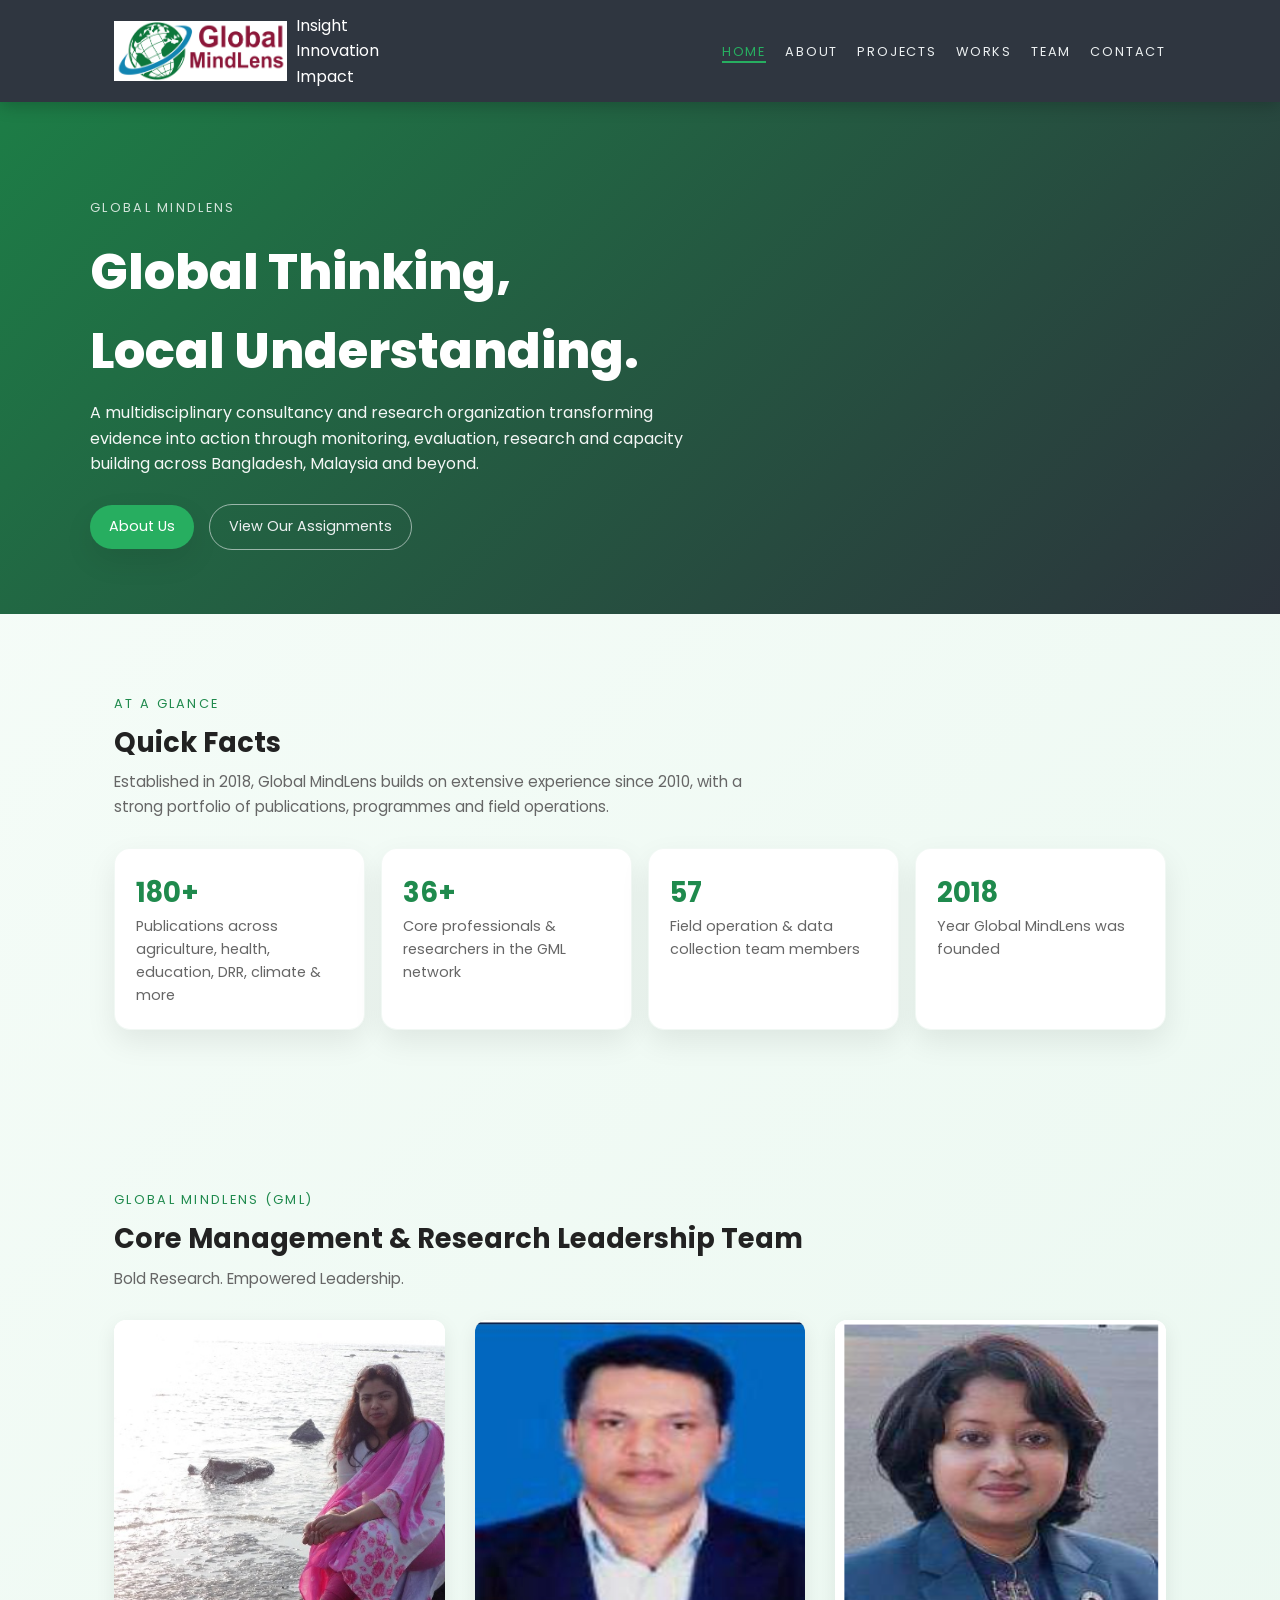
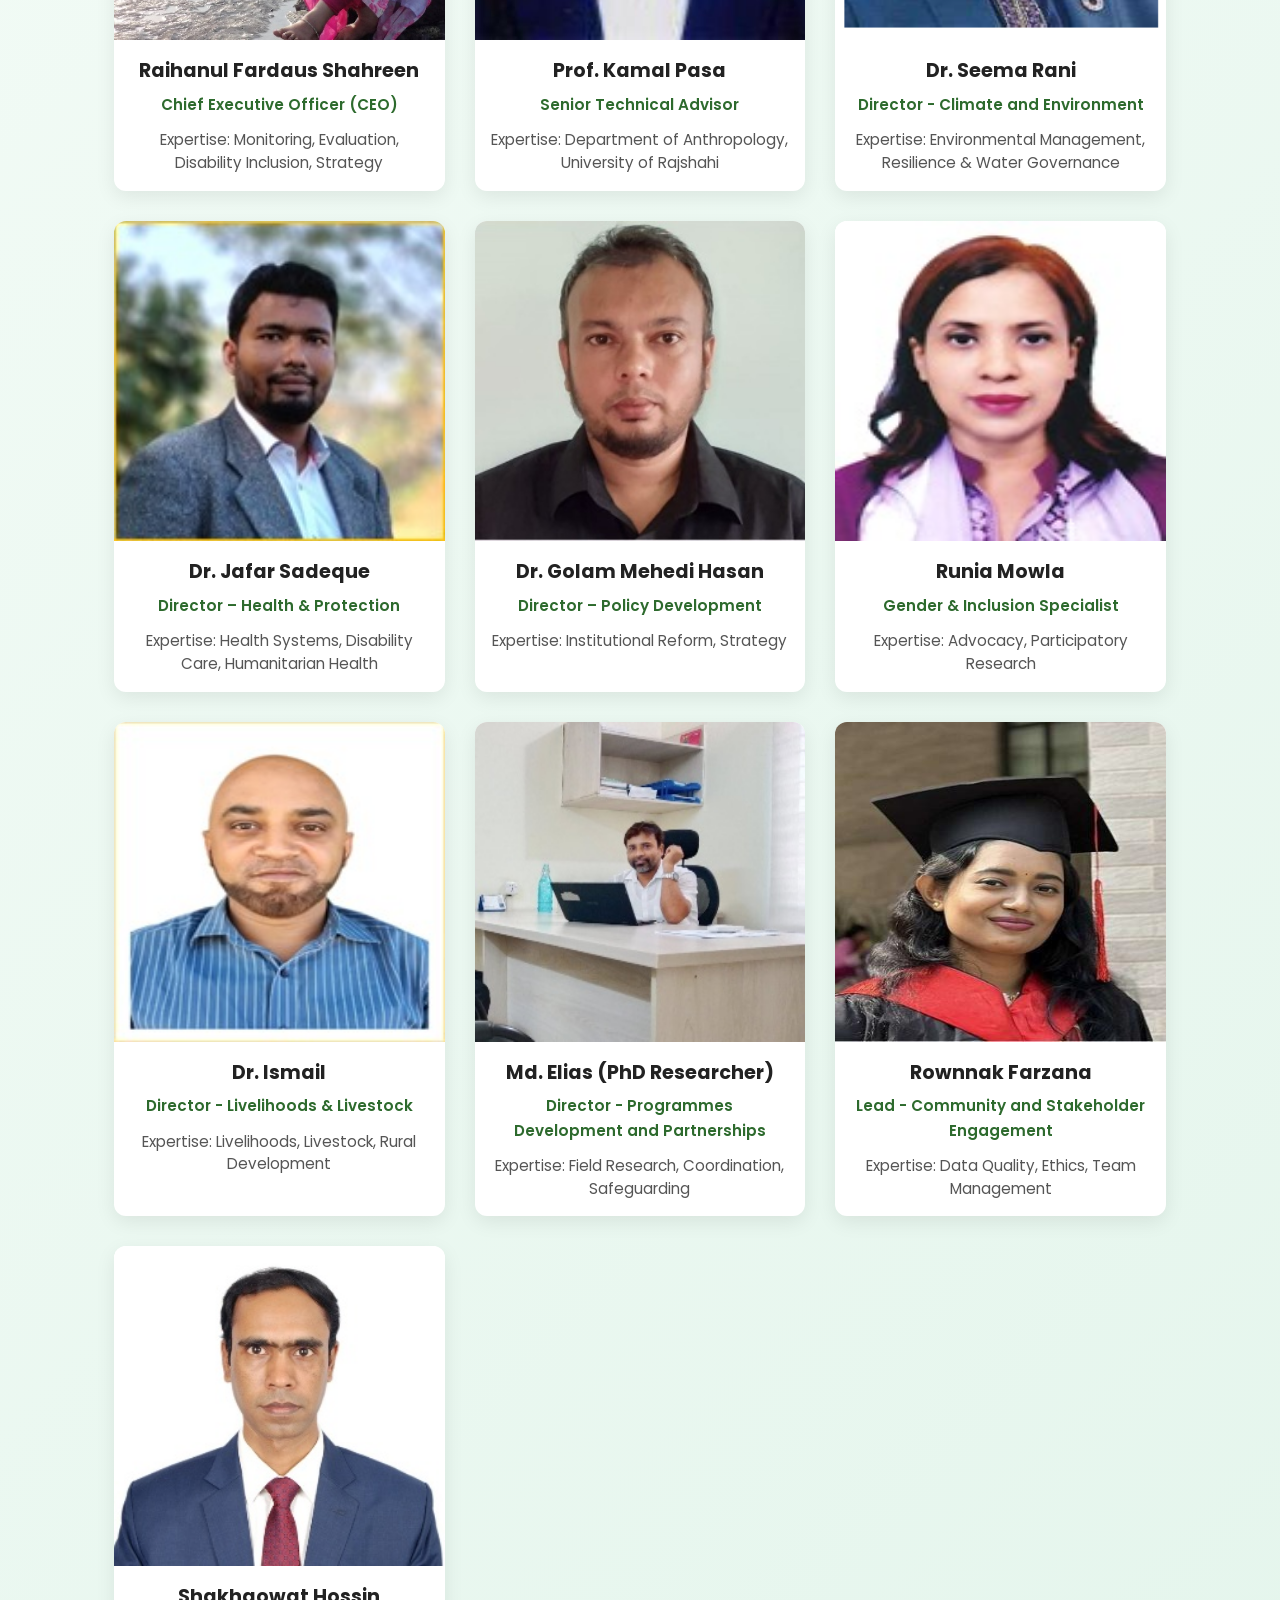
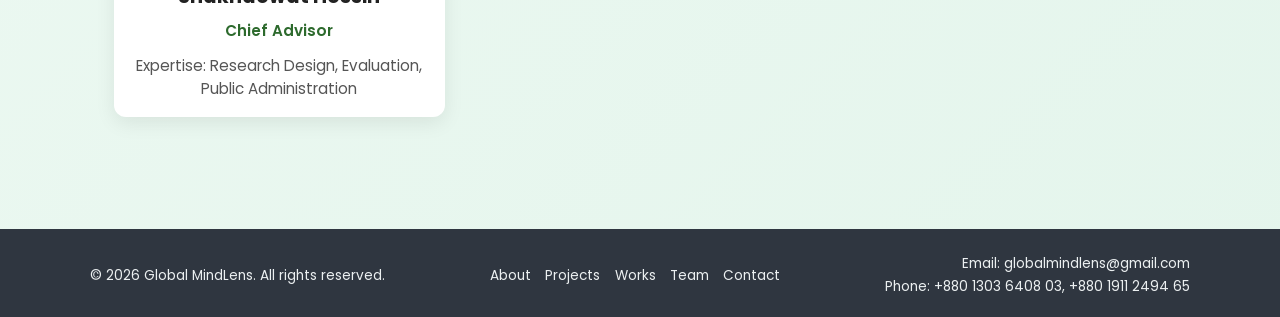
==== commit bac663c7: "Image and team member updated" ====
--- a/index.html
+++ b/index.html
@@ -101,7 +101,7 @@
       <!-- 1. Raihanul Fardaus Shahreen -->
       <article class="person-card">
         <div class="person-image">
-          <img src="images\Chief Executive Officer (CEO)_Shahreen-.jpeg" alt="Raihanul Fardaus Shahreen">
+          <img src="images/02_Raihanul_Fardaus_Shahreen_CEO.jpeg" alt="Raihanul Fardaus Shahreen">
         </div>
         <div class="person-info">
           <div class="person-name">Raihanul Fardaus Shahreen</div>
@@ -130,7 +130,7 @@
       <!-- 3. Dr. Seema Rani -->
       <article class="person-card">
         <div class="person-image">
-          <img src="images/Director- Climate and Environment_Dr. Seema Rani.jpeg" alt="Dr. Seema Rani">
+          <img src="images/12_Dr_Seema_Rani_Environmental_Management.png" alt="Dr. Seema Rani">
         </div>
         <div class="person-info">
           <div class="person-name">Dr. Seema Rani</div>
@@ -144,7 +144,7 @@
       <!-- 4. Dr. Jafar Sadeque -->
       <article class="person-card">
         <div class="person-image">
-          <img src="images\Director- Public Health_Dr. Jafar Sadeque_ MBBS_MPH_ ( Development and Humanitrain Context).jpeg" alt="Dr. Jafar Sadeque">
+          <img src="images/09_Dr_Jafar_Sadeque_Public_Health.jpeg" alt="Dr. Jafar Sadeque">
         </div>
         <div class="person-info">
           <div class="person-name">Dr. Jafar Sadeque</div>
@@ -158,7 +158,7 @@
       <!-- 5. Dr. Golam Mehedi Hasan -->
       <article class="person-card">
         <div class="person-image">
-          <img src="images/golam_mehedi.png" alt="Dr. Golam Mehedi Hasan">
+          <img src="images/Dr. Golam Mehedi Hasan.jpeg" alt="Dr. Golam Mehedi Hasan">
         </div>
         <div class="person-info">
           <div class="person-name">Dr. Golam Mehedi Hasan</div>
@@ -172,7 +172,7 @@
       <!-- 6. Runia Mowla -->
       <article class="person-card">
         <div class="person-image">
-          <img src="images\Lead_ Gender and Development_RUNIA MOWLA.jpeg" alt="Runia Mowla">
+          <img src="images/08_Runia_Mowla_Gender_PWD_Inclusion.jpeg" alt="Runia Mowla">
         </div>
         <div class="person-info">
           <div class="person-name">Runia Mowla</div>
@@ -187,7 +187,7 @@
       <!-- 7. Dr. Ismail -->
       <article class="person-card">
         <div class="person-image">
-          <img src="images/Director_Livelihoods and Livestock.jpeg" alt="Dr. Ismail">
+          <img src="images/07_Dr_Ismail_Livelihoods_and_Livestock.jpeg" alt="Dr. Ismail">
         </div>
         <div class="person-info">
           <div class="person-name">Dr. Ismail</div>
@@ -201,7 +201,7 @@
       <!-- 8. Md. Elias -->
       <article class="person-card">
         <div class="person-image">
-          <img src="images/Elias 2.jpeg" alt="Md. Elias">
+          <img src="images/11_Md_Elias_Programmes_Development.jpeg" alt="Md. Elias">
         </div>
         <div class="person-info">
           <div class="person-name">Md. Elias (PhD Researcher)</div>
@@ -215,7 +215,7 @@
       <!-- 9. Rownnak Farzana -->
       <article class="person-card">
         <div class="person-image">
-          <img src="images/Lead- Environment and Climate Change.jpeg" alt="Rownnak Farzana">
+          <img src="images/13_Rownak_Farzana_CCA_and_Environment.jpeg" alt="Rownnak Farzana">
         </div>
         <div class="person-info">
           <div class="person-name">Rownnak Farzana</div>
@@ -229,7 +229,7 @@
       <!-- 10. Shakhaowat Hossin -->
       <article class="person-card">
         <div class="person-image">
-          <img src="images/Advisor- Organaizational Development.jpeg" alt="Shakhaowat Hossin">
+          <img src="images/05_Shakhaowat_Hossin_Chief_Consultant.jpeg" alt="Shakhaowat Hossin">
         </div>
         <div class="person-info">
           <div class="person-name">Shakhaowat Hossin</div>
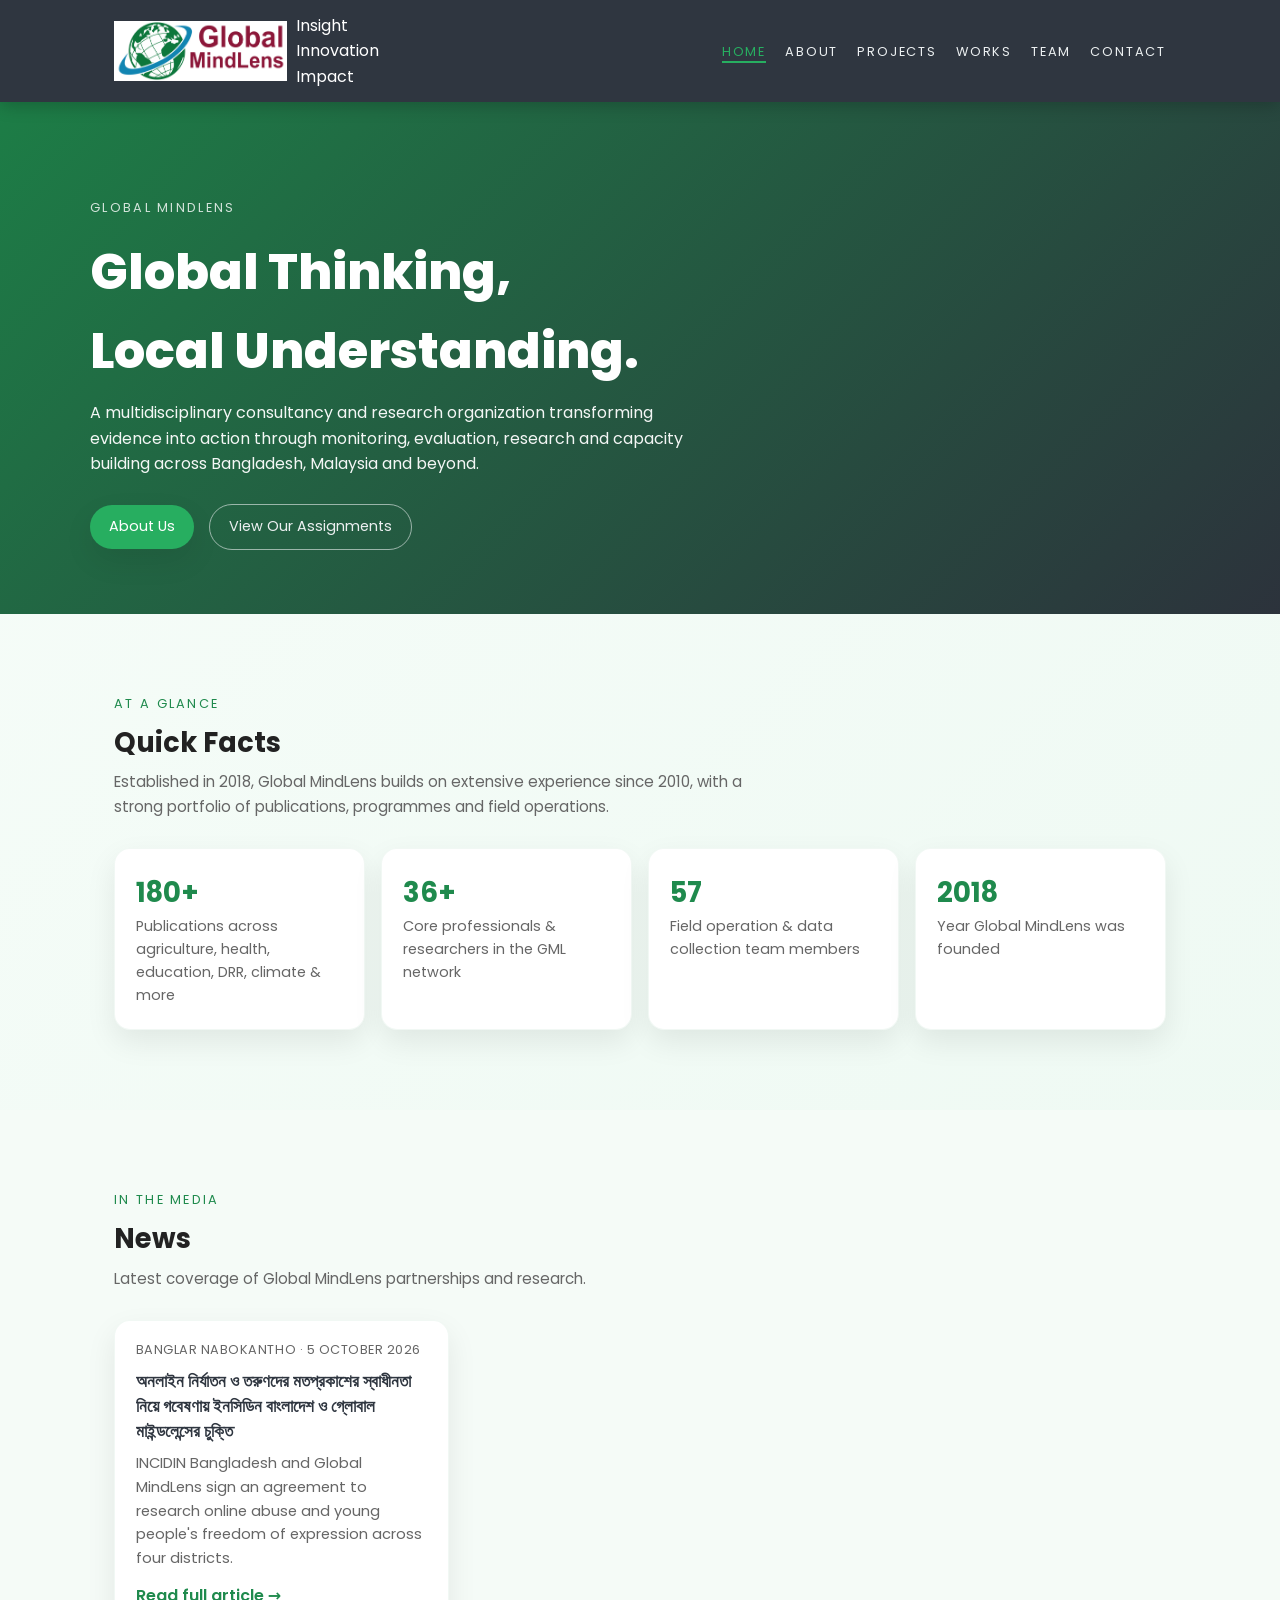
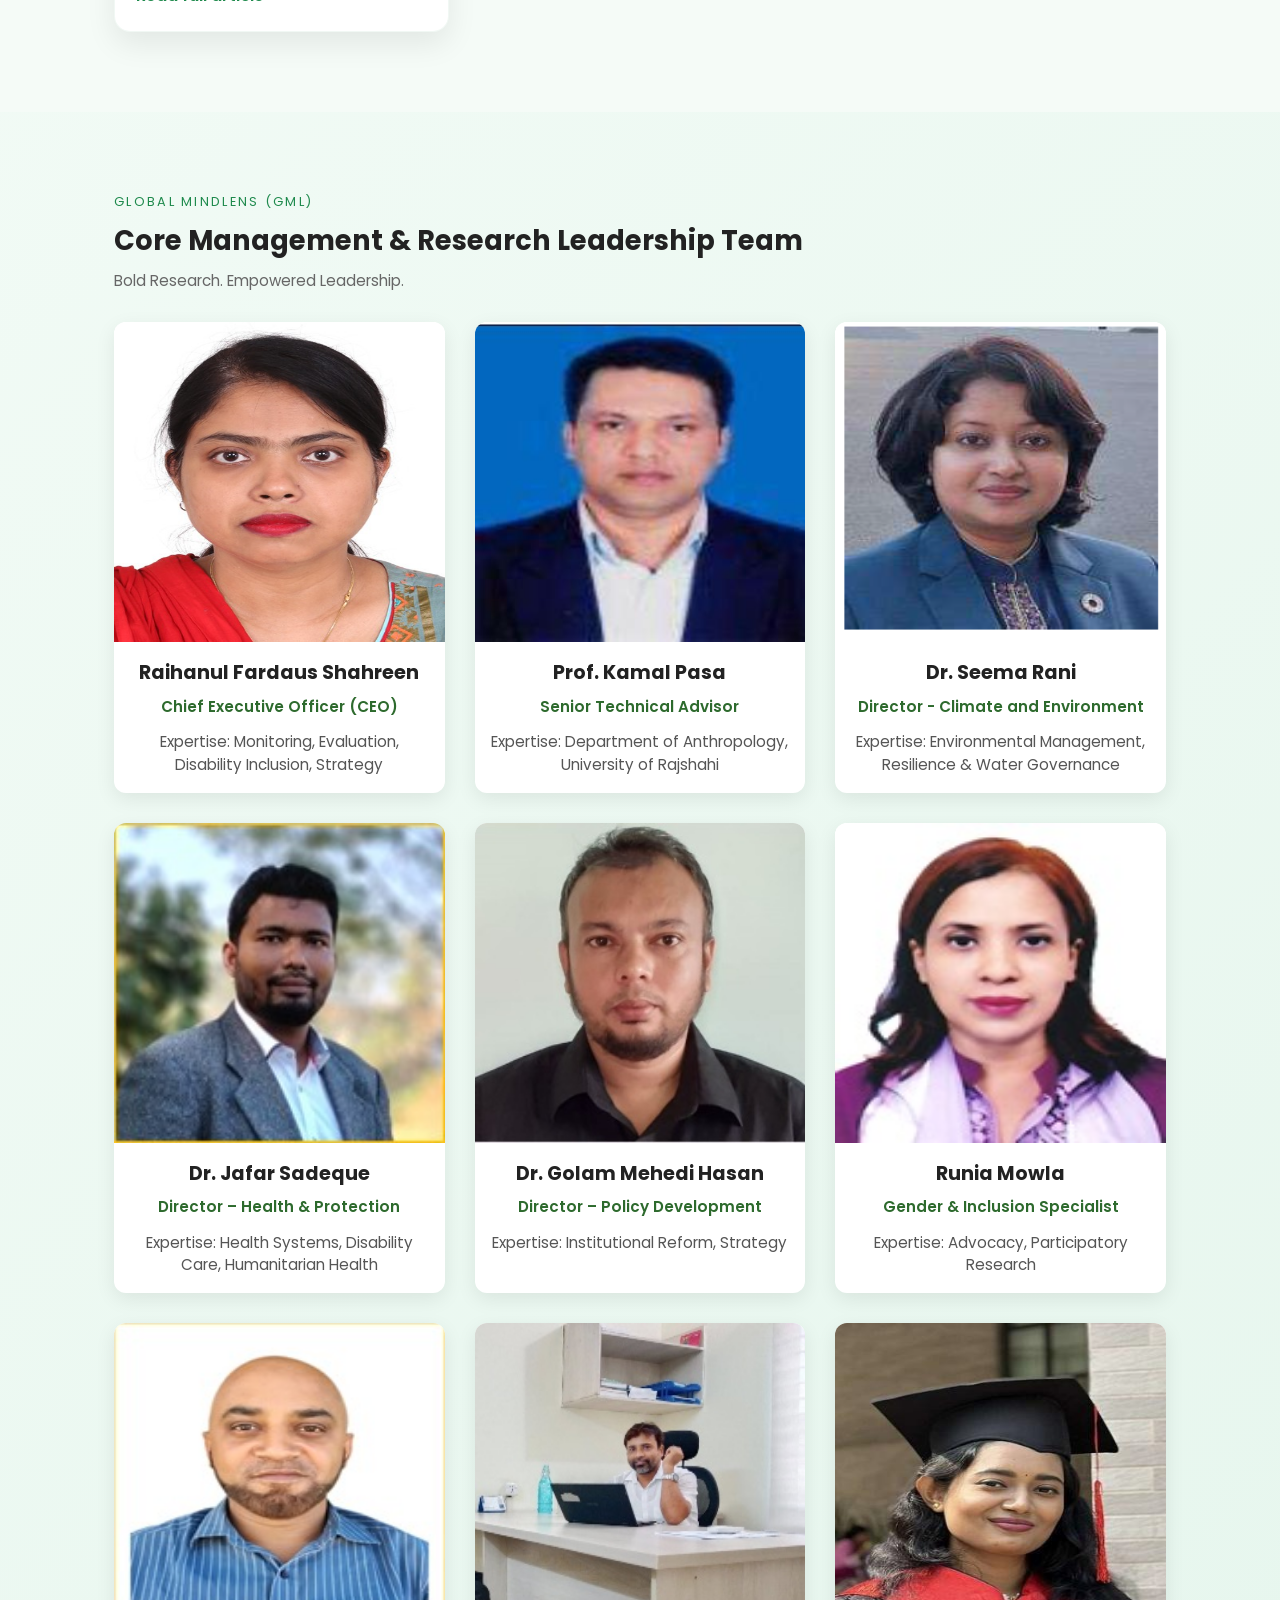
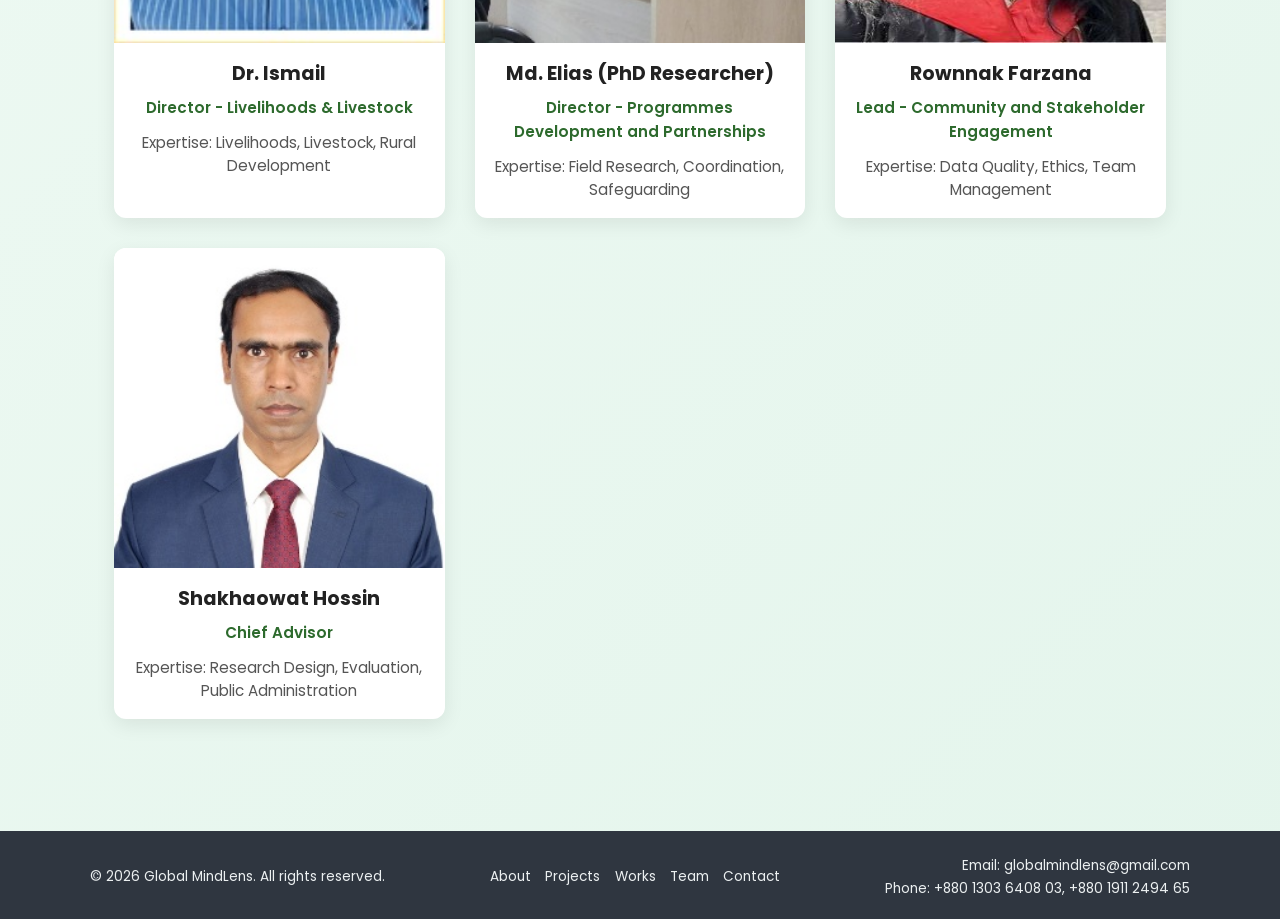
==== commit 93c13537: "Add new section with news" ====
--- a/index.html
+++ b/index.html
@@ -87,6 +87,43 @@
         </div>
       </section>
 
+      <!-- News -->
+      <section class="section section-alt-bg" id="news">
+        <div class="container">
+          <div class="section-header fade-in-up">
+            <div class="section-kicker">In the Media</div>
+            <h2 class="section-title">News</h2>
+            <p class="section-description">
+              Latest coverage of Global MindLens partnerships and research.
+            </p>
+          </div>
+
+          <div class="news-grid fade-in-up delay-1">
+            <a class="news-card"
+               href="https://banglarnabokantho.com/others/61702/"
+               target="_blank" rel="noopener noreferrer">
+              <div class="news-image">
+                <img src="https://banglarnabokantho.com/wp-content/uploads/2026/10/image001.jpg"
+                     alt="INCIDIN Bangladesh and Global MindLens agreement signing"
+                     loading="lazy" onerror="this.parentElement.style.display='none'">
+              </div>
+              <div class="news-body">
+                <div class="news-meta">Banglar Nabokantho · 5 October 2026</div>
+                <h3 class="news-title" lang="bn">
+                  অনলাইন নির্যাতন ও তরুণদের মতপ্রকাশের স্বাধীনতা নিয়ে গবেষণায় ইনসিডিন বাংলাদেশ ও গ্লোবাল মাইন্ডলেন্সের চুক্তি
+                </h3>
+                <p class="news-desc">
+                  INCIDIN Bangladesh and Global MindLens sign an agreement to
+                  research online abuse and young people's freedom of
+                  expression across four districts.
+                </p>
+                <span class="news-link">Read full article &rarr;</span>
+              </div>
+            </a>
+          </div>
+        </div>
+      </section>
+
       <!-- Highlighted Core Leadership (8 with images) -->
       <section class="section">
   <div class="container">
--- a/styles.css
+++ b/styles.css
@@ -526,11 +526,87 @@
   }
 }
 
+/* ========= NEWS ========= */
+.news-grid {
+  display: grid;
+  grid-template-columns: repeat(auto-fill, minmax(300px, 1fr));
+  gap: 1.5rem;
+}
+
+.news-card {
+  display: flex;
+  flex-direction: column;
+  background: var(--white);
+  border-radius: var(--radius-lg);
+  box-shadow: var(--shadow-soft);
+  border: 1px solid rgba(31, 138, 77, 0.06);
+  overflow: hidden;
+  color: inherit;
+  text-decoration: none;
+  transition: transform var(--transition-fast), box-shadow var(--transition-fast);
+}
+
+.news-card:hover {
+  transform: translateY(-4px);
+  box-shadow: 0 16px 40px rgba(0, 0, 0, 0.12);
+}
+
+.news-image {
+  aspect-ratio: 16 / 9;
+  background: var(--grey-light);
+  overflow: hidden;
+}
+
+.news-image img {
+  width: 100%;
+  height: 100%;
+  object-fit: cover;
+  display: block;
+}
+
+.news-body {
+  padding: 1.2rem 1.3rem 1.4rem;
+  display: flex;
+  flex-direction: column;
+  gap: 0.5rem;
+}
+
+.news-meta {
+  font-size: 0.8rem;
+  color: var(--text-muted);
+  text-transform: uppercase;
+  letter-spacing: 0.04em;
+}
+
+.news-title {
+  font-size: 1.05rem;
+  line-height: 1.5;
+  margin: 0;
+  color: var(--grey-dark);
+}
+
+.news-desc {
+  font-size: 0.92rem;
+  color: var(--text-muted);
+  margin: 0;
+}
+
+.news-link {
+  margin-top: 0.3rem;
+  font-weight: 600;
+  color: var(--green-main);
+}
+
 /* ========= CONTACT ========= */
 
 .contact-layout {
   display: grid;
   grid-template-columns: 2fr 2fr;
+  gap: 1.6rem;
+}
+
+.contact-stack {
+  display: grid;
   gap: 1.6rem;
 }
 
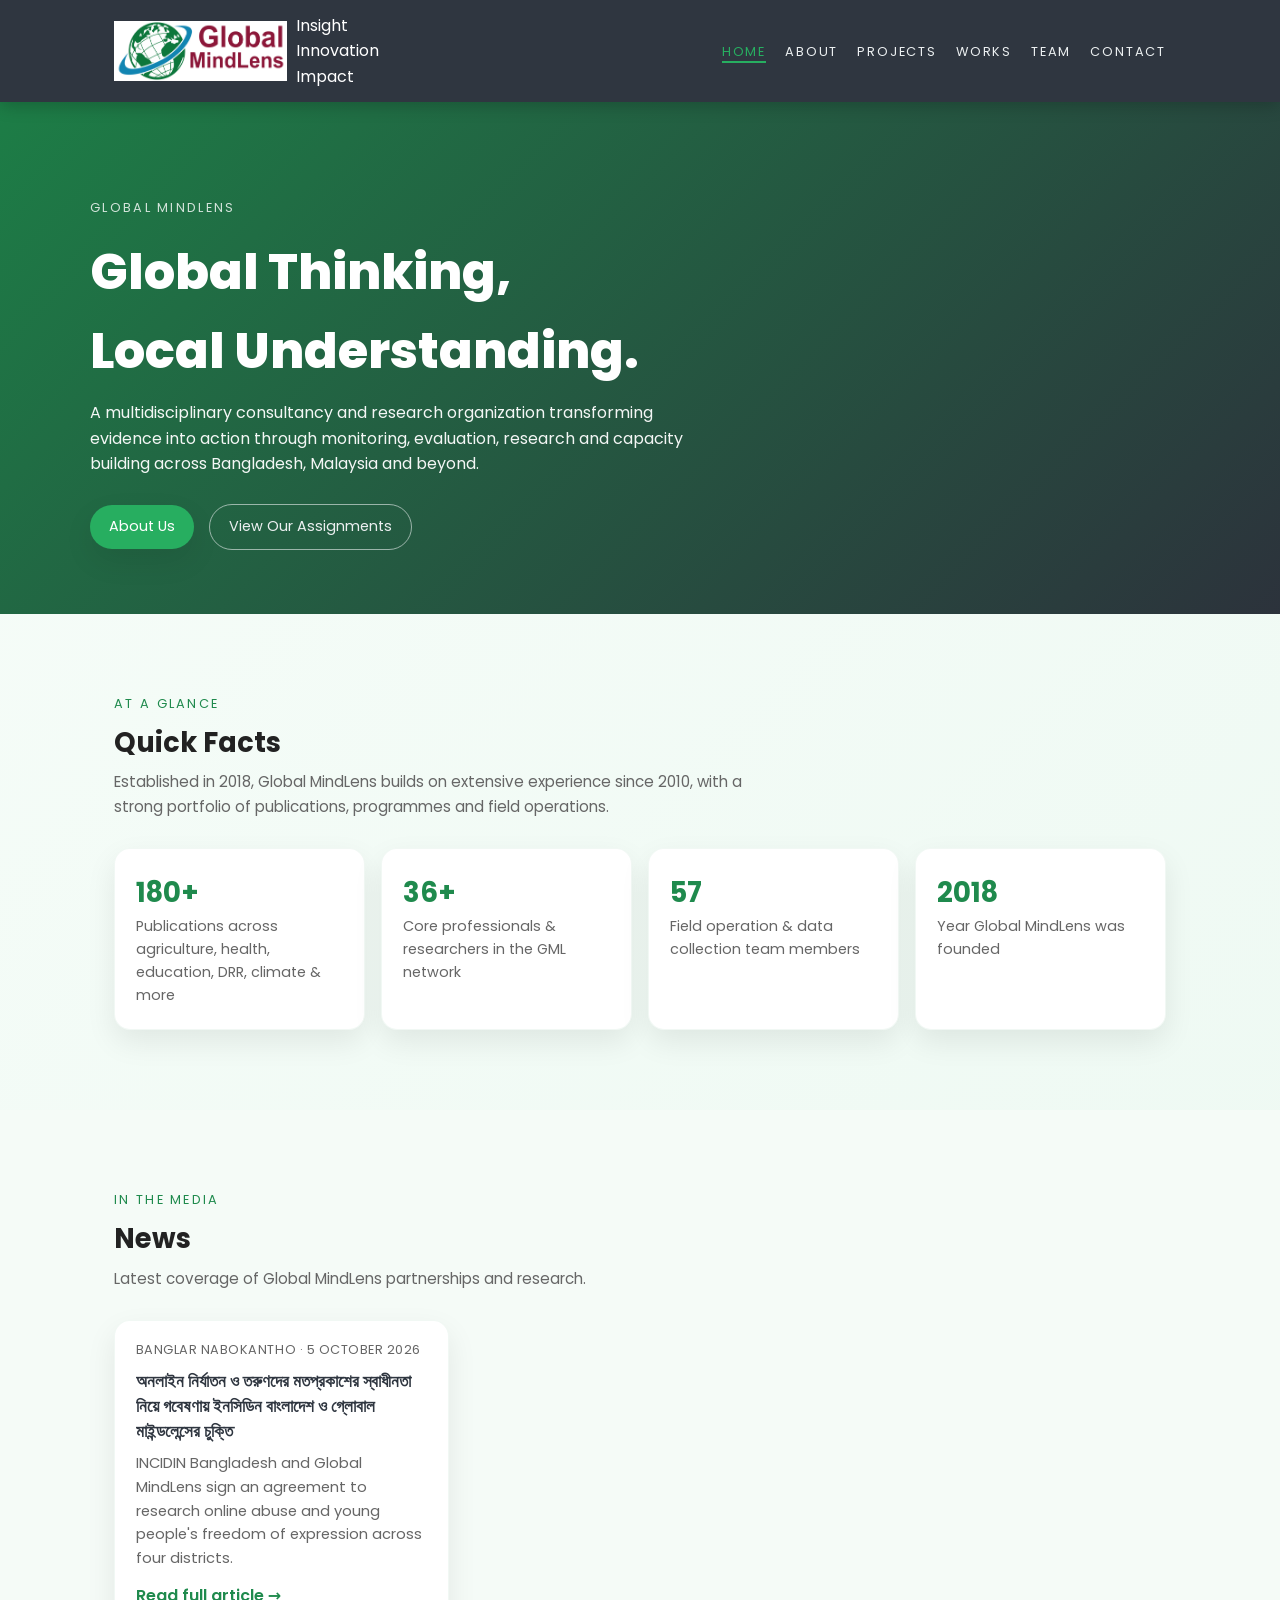
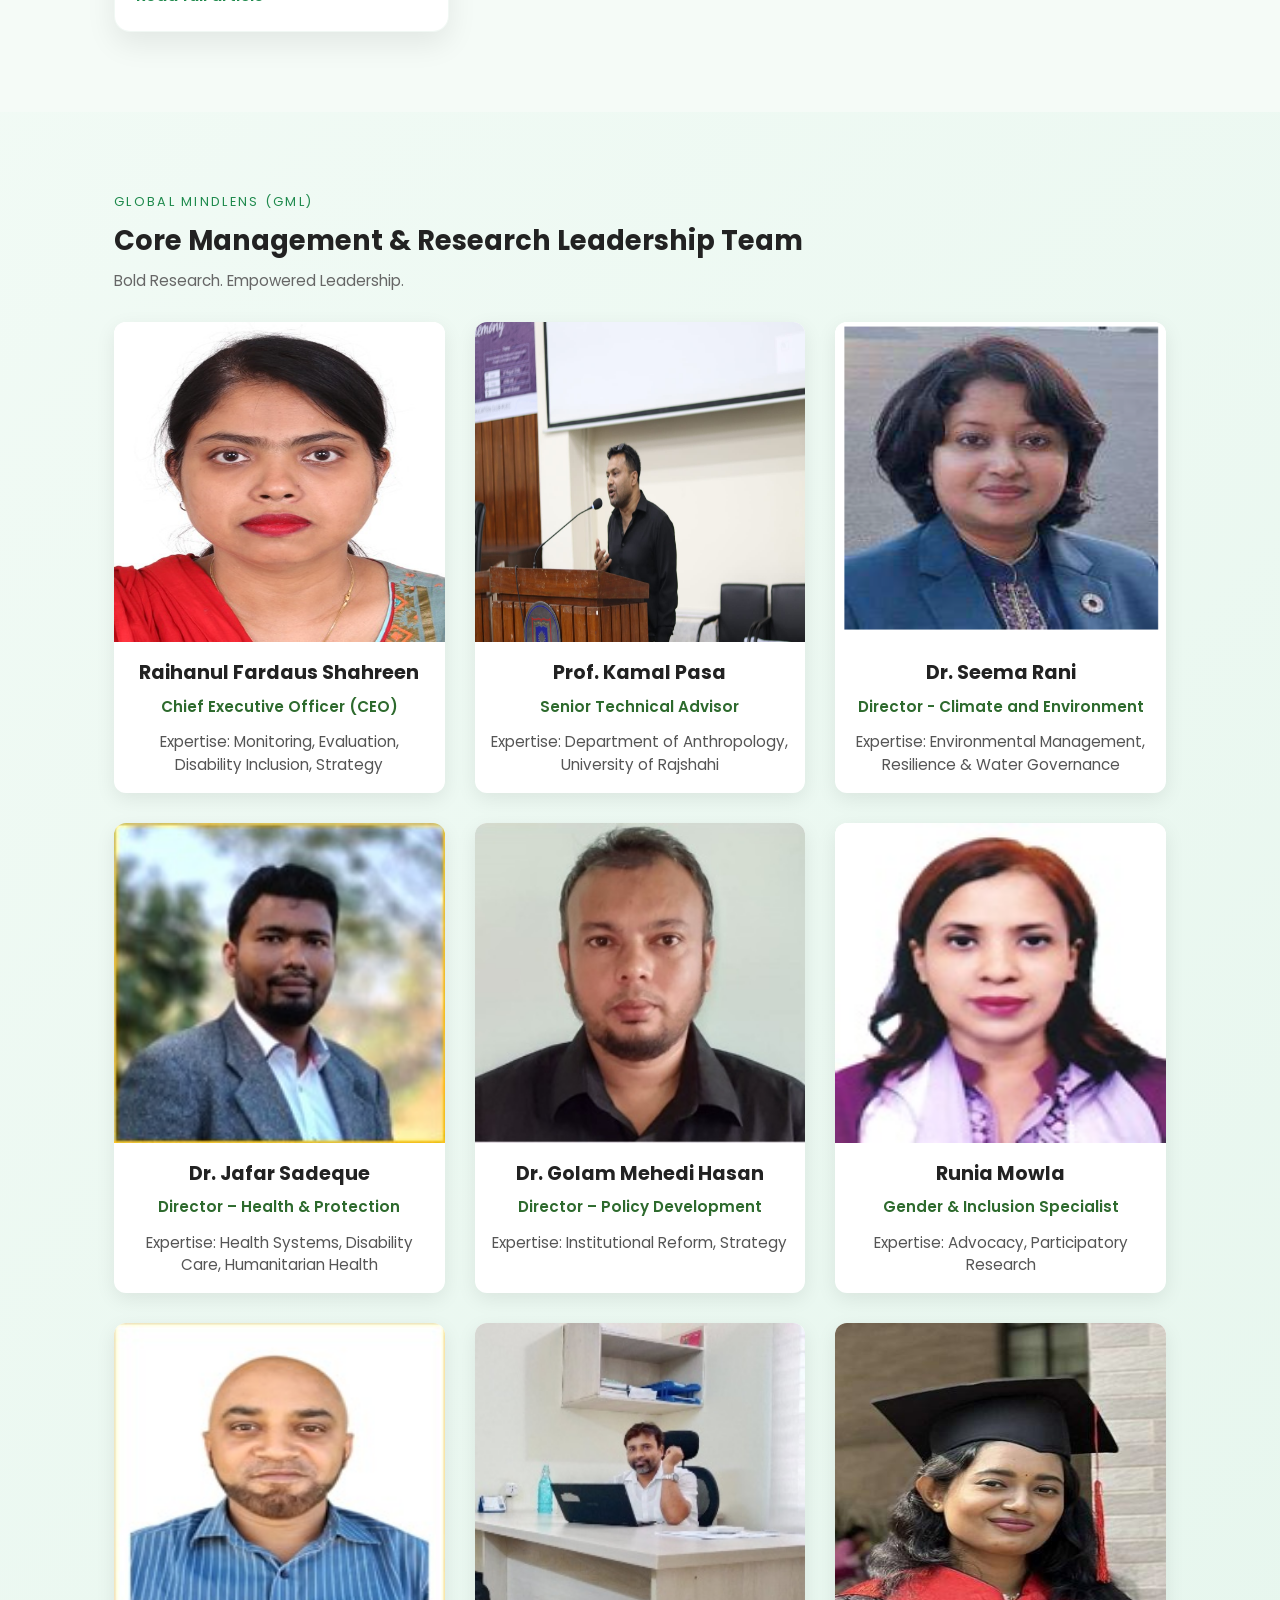
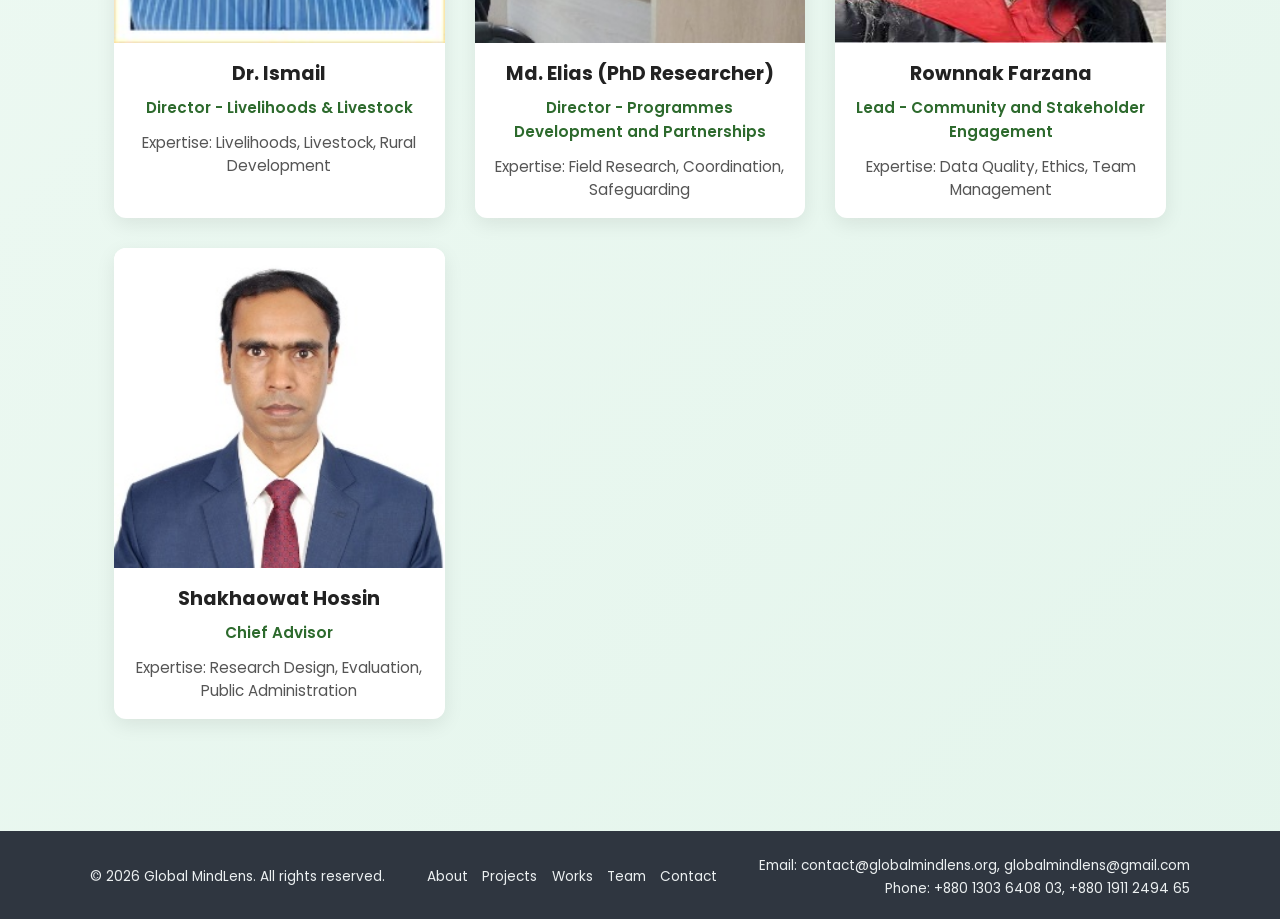
==== commit 5a12e488: "Add SEO fixes and clickable contact emails - Add canonical tags and meta descriptions to all pages -" ====
--- a/index.html
+++ b/index.html
@@ -1,295 +1,297 @@
-<!DOCTYPE html>
-<html lang="en">
-<head>
-  <meta charset="UTF-8" />
-  <title>Global MindLens | Global Thinking. Local Understanding</title>
-  <meta name="viewport" content="width=device-width, initial-scale=1" />
-  <link rel="icon" href="images/logo.png" type="image/png" />
-  <link rel="apple-touch-icon" sizes="180x180" href="/apple-touch-icon.png">
-  <link rel="icon" type="image/png" sizes="32x32" href="/favicon-32x32.png">
-  <link rel="icon" type="image/png" sizes="16x16" href="/favicon-16x16.png">
-  <link rel="icon" type="image" href="/favicon.ico">
-  <link rel="manifest" href="/site.webmanifest">
-  <!-- Google Font -->
-  <link
-    href="https://fonts.googleapis.com/css2?family=Poppins:wght@300;400;500;600;700;800&display=swap"
-    rel="stylesheet"
-  />
-  <link rel="stylesheet" href="styles.css" />
-</head>
-<body>
-  <div id="header-placeholder"></div>
-
-  <div class="page-wrapper">
-    <main>
-      <!-- Hero -->
-      <section class="hero fade-in-up">
-        <div class="hero-bg placeholder"></div>
-        <div class="hero-overlay"></div>
-
-        <div class="hero-inner">
-          <div class="hero-kicker">Global MindLens</div>
-          <h1 class="hero-title">
-            Global Thinking,<br />
-            Local Understanding.
-          </h1>
-          <p class="hero-subtitle">
-            A multidisciplinary consultancy and research organization
-            transforming evidence into action through monitoring, evaluation,
-            research and capacity building across Bangladesh, Malaysia and
-            beyond.
-          </p>
-          <div class="hero-cta-row">
-            <a href="about.html" class="btn btn-primary">About Us</a>
-            <a href="projects.html" class="btn btn-ghost">View Our Assignments</a>
-          </div>
-        </div>
-      </section>
-
-      <!-- Quick stats -->
-      <section class="section">
-        <div class="container">
-          <div class="section-header fade-in-up">
-            <div class="section-kicker">At a Glance</div>
-            <h2 class="section-title">Quick Facts</h2>
-            <p class="section-description">
-              Established in 2018, Global MindLens builds on extensive
-              experience since 2010, with a strong portfolio of publications,
-              programmes and field operations.
-            </p>
-          </div>
-
-          <div class="stats-grid fade-in-up delay-1">
-            <article class="stat-card">
-              <div class="stat-value">180+</div>
-              <div class="stat-label">
-                Publications across agriculture, health, education, DRR,
-                climate &amp; more
-              </div>
-            </article>
-            <article class="stat-card">
-              <div class="stat-value">36+</div>
-              <div class="stat-label">
-                Core professionals &amp; researchers in the GML network
-              </div>
-            </article>
-            <article class="stat-card">
-              <div class="stat-value">57</div>
-              <div class="stat-label">
-                Field operation &amp; data collection team members
-              </div>
-            </article>
-            <article class="stat-card">
-              <div class="stat-value">2018</div>
-              <div class="stat-label">Year Global MindLens was founded</div>
-            </article>
-          </div>
-        </div>
-      </section>
-
-      <!-- News -->
-      <section class="section section-alt-bg" id="news">
-        <div class="container">
-          <div class="section-header fade-in-up">
-            <div class="section-kicker">In the Media</div>
-            <h2 class="section-title">News</h2>
-            <p class="section-description">
-              Latest coverage of Global MindLens partnerships and research.
-            </p>
-          </div>
-
-          <div class="news-grid fade-in-up delay-1">
-            <a class="news-card"
-               href="https://banglarnabokantho.com/others/61702/"
-               target="_blank" rel="noopener noreferrer">
-              <div class="news-image">
-                <img src="https://banglarnabokantho.com/wp-content/uploads/2026/10/image001.jpg"
-                     alt="INCIDIN Bangladesh and Global MindLens agreement signing"
-                     loading="lazy" onerror="this.parentElement.style.display='none'">
-              </div>
-              <div class="news-body">
-                <div class="news-meta">Banglar Nabokantho · 5 October 2026</div>
-                <h3 class="news-title" lang="bn">
-                  অনলাইন নির্যাতন ও তরুণদের মতপ্রকাশের স্বাধীনতা নিয়ে গবেষণায় ইনসিডিন বাংলাদেশ ও গ্লোবাল মাইন্ডলেন্সের চুক্তি
-                </h3>
-                <p class="news-desc">
-                  INCIDIN Bangladesh and Global MindLens sign an agreement to
-                  research online abuse and young people's freedom of
-                  expression across four districts.
-                </p>
-                <span class="news-link">Read full article &rarr;</span>
-              </div>
-            </a>
-          </div>
-        </div>
-      </section>
-
-      <!-- Highlighted Core Leadership (8 with images) -->
-      <section class="section">
-  <div class="container">
-    <div class="section-header fade-in-up">
-      <div class="section-kicker">Global MindLens (GML)</div>
-      <h2 class="section-title">Core Management & Research Leadership Team</h2>
-      <p class="section-description">Bold Research. Empowered Leadership.</p>
-    </div>
-
-    <div class="team-grid fade-in-up delay-1">
-
-      <!-- 1. Raihanul Fardaus Shahreen -->
-      <article class="person-card">
-        <div class="person-image">
-          <img src="images/02_Raihanul_Fardaus_Shahreen_CEO.jpeg" alt="Raihanul Fardaus Shahreen">
-        </div>
-        <div class="person-info">
-          <div class="person-name">Raihanul Fardaus Shahreen</div>
-          <div class="person-role">Chief Executive Officer (CEO)</div>
-          <p class="person-desc">
-            Expertise: Monitoring, Evaluation, Disability Inclusion, Strategy
-          </p>
-        </div>
-      </article>
-      
-
-      <!-- 2. Prof. Kamal Pasa -->
-      <article class="person-card">
-        <div class="person-image">
-          <img src="images/Senior Technical Advisor_Prof. Kamal Pasa.jpeg" alt="Prof. Kamal Pasa">
-        </div>
-        <div class="person-info">
-          <div class="person-name">Prof. Kamal Pasa</div>
-          <div class="person-role">Senior Technical Advisor</div>
-          <p class="person-desc">
-            Expertise: Department of Anthropology, University of Rajshahi
-          </p>
-        </div>
-      </article>
-
-      <!-- 3. Dr. Seema Rani -->
-      <article class="person-card">
-        <div class="person-image">
-          <img src="images/12_Dr_Seema_Rani_Environmental_Management.png" alt="Dr. Seema Rani">
-        </div>
-        <div class="person-info">
-          <div class="person-name">Dr. Seema Rani</div>
-          <div class="person-role">Director - Climate and Environment</div>
-          <p class="person-desc">
-            Expertise: Environmental Management, Resilience &amp; Water Governance
-          </p>
-        </div>
-      </article>
-
-      <!-- 4. Dr. Jafar Sadeque -->
-      <article class="person-card">
-        <div class="person-image">
-          <img src="images/09_Dr_Jafar_Sadeque_Public_Health.jpeg" alt="Dr. Jafar Sadeque">
-        </div>
-        <div class="person-info">
-          <div class="person-name">Dr. Jafar Sadeque</div>
-          <div class="person-role">Director – Health & Protection</div>
-          <p class="person-desc">
-            Expertise: Health Systems, Disability Care, Humanitarian Health
-          </p>
-        </div>
-      </article>
-
-      <!-- 5. Dr. Golam Mehedi Hasan -->
-      <article class="person-card">
-        <div class="person-image">
-          <img src="images/Dr. Golam Mehedi Hasan.jpeg" alt="Dr. Golam Mehedi Hasan">
-        </div>
-        <div class="person-info">
-          <div class="person-name">Dr. Golam Mehedi Hasan</div>
-          <div class="person-role">Director – Policy Development</div>
-          <p class="person-desc">
-            Expertise: Institutional Reform, Strategy
-          </p>
-        </div>
-      </article>
-
-      <!-- 6. Runia Mowla -->
-      <article class="person-card">
-        <div class="person-image">
-          <img src="images/08_Runia_Mowla_Gender_PWD_Inclusion.jpeg" alt="Runia Mowla">
-        </div>
-        <div class="person-info">
-          <div class="person-name">Runia Mowla</div>
-          <div class="person-role">Gender & Inclusion Specialist</div>
-          <p class="person-desc">
-            Expertise: Advocacy, Participatory Research
-
-          </p>
-        </div>
-      </article>
-
-      <!-- 7. Dr. Ismail -->
-      <article class="person-card">
-        <div class="person-image">
-          <img src="images/07_Dr_Ismail_Livelihoods_and_Livestock.jpeg" alt="Dr. Ismail">
-        </div>
-        <div class="person-info">
-          <div class="person-name">Dr. Ismail</div>
-          <div class="person-role">Director - Livelihoods &amp; Livestock</div>
-          <p class="person-desc">
-            Expertise: Livelihoods, Livestock, Rural Development
-          </p>
-        </div>
-      </article>
-
-      <!-- 8. Md. Elias -->
-      <article class="person-card">
-        <div class="person-image">
-          <img src="images/11_Md_Elias_Programmes_Development.jpeg" alt="Md. Elias">
-        </div>
-        <div class="person-info">
-          <div class="person-name">Md. Elias (PhD Researcher)</div>
-          <div class="person-role">Director - Programmes Development and Partnerships</div>
-          <p class="person-desc">
-            Expertise: Field Research, Coordination, Safeguarding
-          </p>
-        </div>
-      </article>
-
-      <!-- 9. Rownnak Farzana -->
-      <article class="person-card">
-        <div class="person-image">
-          <img src="images/13_Rownak_Farzana_CCA_and_Environment.jpeg" alt="Rownnak Farzana">
-        </div>
-        <div class="person-info">
-          <div class="person-name">Rownnak Farzana</div>
-          <div class="person-role">Lead - Community and Stakeholder Engagement</div>
-          <p class="person-desc">
-            Expertise: Data Quality, Ethics, Team Management
-          </p>
-        </div>
-      </article>
-
-      <!-- 10. Shakhaowat Hossin -->
-      <article class="person-card">
-        <div class="person-image">
-          <img src="images/05_Shakhaowat_Hossin_Chief_Consultant.jpeg" alt="Shakhaowat Hossin">
-        </div>
-        <div class="person-info">
-          <div class="person-name">Shakhaowat Hossin</div>
-          <div class="person-role">Chief Advisor</div>
-          <p class="person-desc">
-            Expertise: Research Design, Evaluation, Public Administration
-
-          </p>
-        </div>
-      </article>
-
-      <!-- SADD -->
-
-    </div>
-  </div>
-</section>
-
-    </main>
-  </div>
-
-  <div id="footer-placeholder"></div>
-
-  <script src="include.js"></script>
-  <script src="main.js"></script>
-</body>
-</html>
+<!DOCTYPE html>
+<html lang="en">
+<head>
+  <meta charset="UTF-8" />
+  <title>Global MindLens | Global Thinking. Local Understanding</title>
+  <meta name="description" content="Global MindLens is a multidisciplinary consultancy and research organization transforming evidence into action through monitoring, evaluation, research and capacity building across Bangladesh, Malaysia and beyond." />
+  <link rel="canonical" href="https://globalmindlens.org/" />
+  <meta name="viewport" content="width=device-width, initial-scale=1" />
+  <link rel="icon" href="images/logo.png" type="image/png" />
+  <link rel="apple-touch-icon" sizes="180x180" href="/apple-touch-icon.png">
+  <link rel="icon" type="image/png" sizes="32x32" href="/favicon-32x32.png">
+  <link rel="icon" type="image/png" sizes="16x16" href="/favicon-16x16.png">
+  <link rel="icon" type="image" href="/favicon.ico">
+  <link rel="manifest" href="/site.webmanifest">
+  <!-- Google Font -->
+  <link
+    href="https://fonts.googleapis.com/css2?family=Poppins:wght@300;400;500;600;700;800&display=swap"
+    rel="stylesheet"
+  />
+  <link rel="stylesheet" href="styles.css" />
+</head>
+<body>
+  <div id="header-placeholder"></div>
+
+  <div class="page-wrapper">
+    <main>
+      <!-- Hero -->
+      <section class="hero fade-in-up">
+        <div class="hero-bg placeholder"></div>
+        <div class="hero-overlay"></div>
+
+        <div class="hero-inner">
+          <div class="hero-kicker">Global MindLens</div>
+          <h1 class="hero-title">
+            Global Thinking,<br />
+            Local Understanding.
+          </h1>
+          <p class="hero-subtitle">
+            A multidisciplinary consultancy and research organization
+            transforming evidence into action through monitoring, evaluation,
+            research and capacity building across Bangladesh, Malaysia and
+            beyond.
+          </p>
+          <div class="hero-cta-row">
+            <a href="about.html" class="btn btn-primary">About Us</a>
+            <a href="projects.html" class="btn btn-ghost">View Our Assignments</a>
+          </div>
+        </div>
+      </section>
+
+      <!-- Quick stats -->
+      <section class="section">
+        <div class="container">
+          <div class="section-header fade-in-up">
+            <div class="section-kicker">At a Glance</div>
+            <h2 class="section-title">Quick Facts</h2>
+            <p class="section-description">
+              Established in 2018, Global MindLens builds on extensive
+              experience since 2010, with a strong portfolio of publications,
+              programmes and field operations.
+            </p>
+          </div>
+
+          <div class="stats-grid fade-in-up delay-1">
+            <article class="stat-card">
+              <div class="stat-value">180+</div>
+              <div class="stat-label">
+                Publications across agriculture, health, education, DRR,
+                climate &amp; more
+              </div>
+            </article>
+            <article class="stat-card">
+              <div class="stat-value">36+</div>
+              <div class="stat-label">
+                Core professionals &amp; researchers in the GML network
+              </div>
+            </article>
+            <article class="stat-card">
+              <div class="stat-value">57</div>
+              <div class="stat-label">
+                Field operation &amp; data collection team members
+              </div>
+            </article>
+            <article class="stat-card">
+              <div class="stat-value">2018</div>
+              <div class="stat-label">Year Global MindLens was founded</div>
+            </article>
+          </div>
+        </div>
+      </section>
+
+      <!-- News -->
+      <section class="section section-alt-bg" id="news">
+        <div class="container">
+          <div class="section-header fade-in-up">
+            <div class="section-kicker">In the Media</div>
+            <h2 class="section-title">News</h2>
+            <p class="section-description">
+              Latest coverage of Global MindLens partnerships and research.
+            </p>
+          </div>
+
+          <div class="news-grid fade-in-up delay-1">
+            <a class="news-card"
+               href="https://banglarnabokantho.com/others/61702/"
+               target="_blank" rel="noopener noreferrer">
+              <div class="news-image">
+                <img src="https://banglarnabokantho.com/wp-content/uploads/2026/10/image001.jpg"
+                     alt="INCIDIN Bangladesh and Global MindLens agreement signing"
+                     loading="lazy" onerror="this.parentElement.style.display='none'">
+              </div>
+              <div class="news-body">
+                <div class="news-meta">Banglar Nabokantho · 5 October 2026</div>
+                <h3 class="news-title" lang="bn">
+                  অনলাইন নির্যাতন ও তরুণদের মতপ্রকাশের স্বাধীনতা নিয়ে গবেষণায় ইনসিডিন বাংলাদেশ ও গ্লোবাল মাইন্ডলেন্সের চুক্তি
+                </h3>
+                <p class="news-desc">
+                  INCIDIN Bangladesh and Global MindLens sign an agreement to
+                  research online abuse and young people's freedom of
+                  expression across four districts.
+                </p>
+                <span class="news-link">Read full article &rarr;</span>
+              </div>
+            </a>
+          </div>
+        </div>
+      </section>
+
+      <!-- Highlighted Core Leadership (8 with images) -->
+      <section class="section">
+  <div class="container">
+    <div class="section-header fade-in-up">
+      <div class="section-kicker">Global MindLens (GML)</div>
+      <h2 class="section-title">Core Management & Research Leadership Team</h2>
+      <p class="section-description">Bold Research. Empowered Leadership.</p>
+    </div>
+
+    <div class="team-grid fade-in-up delay-1">
+
+      <!-- 1. Raihanul Fardaus Shahreen -->
+      <article class="person-card">
+        <div class="person-image">
+          <img src="images/02_Raihanul_Fardaus_Shahreen_CEO.jpeg" alt="Raihanul Fardaus Shahreen">
+        </div>
+        <div class="person-info">
+          <div class="person-name">Raihanul Fardaus Shahreen</div>
+          <div class="person-role">Chief Executive Officer (CEO)</div>
+          <p class="person-desc">
+            Expertise: Monitoring, Evaluation, Disability Inclusion, Strategy
+          </p>
+        </div>
+      </article>
+      
+
+      <!-- 2. Prof. Kamal Pasa -->
+      <article class="person-card">
+        <div class="person-image">
+          <img src="images/Senior Technical Advisor_Prof. Kamal Pasa.jpeg" alt="Prof. Kamal Pasa">
+        </div>
+        <div class="person-info">
+          <div class="person-name">Prof. Kamal Pasa</div>
+          <div class="person-role">Senior Technical Advisor</div>
+          <p class="person-desc">
+            Expertise: Department of Anthropology, University of Rajshahi
+          </p>
+        </div>
+      </article>
+
+      <!-- 3. Dr. Seema Rani -->
+      <article class="person-card">
+        <div class="person-image">
+          <img src="images/12_Dr_Seema_Rani_Environmental_Management.png" alt="Dr. Seema Rani">
+        </div>
+        <div class="person-info">
+          <div class="person-name">Dr. Seema Rani</div>
+          <div class="person-role">Director - Climate and Environment</div>
+          <p class="person-desc">
+            Expertise: Environmental Management, Resilience &amp; Water Governance
+          </p>
+        </div>
+      </article>
+
+      <!-- 4. Dr. Jafar Sadeque -->
+      <article class="person-card">
+        <div class="person-image">
+          <img src="images/09_Dr_Jafar_Sadeque_Public_Health.jpeg" alt="Dr. Jafar Sadeque">
+        </div>
+        <div class="person-info">
+          <div class="person-name">Dr. Jafar Sadeque</div>
+          <div class="person-role">Director – Health & Protection</div>
+          <p class="person-desc">
+            Expertise: Health Systems, Disability Care, Humanitarian Health
+          </p>
+        </div>
+      </article>
+
+      <!-- 5. Dr. Golam Mehedi Hasan -->
+      <article class="person-card">
+        <div class="person-image">
+          <img src="images/Dr. Golam Mehedi Hasan.jpeg" alt="Dr. Golam Mehedi Hasan">
+        </div>
+        <div class="person-info">
+          <div class="person-name">Dr. Golam Mehedi Hasan</div>
+          <div class="person-role">Director – Policy Development</div>
+          <p class="person-desc">
+            Expertise: Institutional Reform, Strategy
+          </p>
+        </div>
+      </article>
+
+      <!-- 6. Runia Mowla -->
+      <article class="person-card">
+        <div class="person-image">
+          <img src="images/08_Runia_Mowla_Gender_PWD_Inclusion.jpeg" alt="Runia Mowla">
+        </div>
+        <div class="person-info">
+          <div class="person-name">Runia Mowla</div>
+          <div class="person-role">Gender & Inclusion Specialist</div>
+          <p class="person-desc">
+            Expertise: Advocacy, Participatory Research
+
+          </p>
+        </div>
+      </article>
+
+      <!-- 7. Dr. Ismail -->
+      <article class="person-card">
+        <div class="person-image">
+          <img src="images/07_Dr_Ismail_Livelihoods_and_Livestock.jpeg" alt="Dr. Ismail">
+        </div>
+        <div class="person-info">
+          <div class="person-name">Dr. Ismail</div>
+          <div class="person-role">Director - Livelihoods &amp; Livestock</div>
+          <p class="person-desc">
+            Expertise: Livelihoods, Livestock, Rural Development
+          </p>
+        </div>
+      </article>
+
+      <!-- 8. Md. Elias -->
+      <article class="person-card">
+        <div class="person-image">
+          <img src="images/11_Md_Elias_Programmes_Development.jpeg" alt="Md. Elias">
+        </div>
+        <div class="person-info">
+          <div class="person-name">Md. Elias (PhD Researcher)</div>
+          <div class="person-role">Director - Programmes Development and Partnerships</div>
+          <p class="person-desc">
+            Expertise: Field Research, Coordination, Safeguarding
+          </p>
+        </div>
+      </article>
+
+      <!-- 9. Rownnak Farzana -->
+      <article class="person-card">
+        <div class="person-image">
+          <img src="images/13_Rownak_Farzana_CCA_and_Environment.jpeg" alt="Rownnak Farzana">
+        </div>
+        <div class="person-info">
+          <div class="person-name">Rownnak Farzana</div>
+          <div class="person-role">Lead - Community and Stakeholder Engagement</div>
+          <p class="person-desc">
+            Expertise: Data Quality, Ethics, Team Management
+          </p>
+        </div>
+      </article>
+
+      <!-- 10. Shakhaowat Hossin -->
+      <article class="person-card">
+        <div class="person-image">
+          <img src="images/05_Shakhaowat_Hossin_Chief_Consultant.jpeg" alt="Shakhaowat Hossin">
+        </div>
+        <div class="person-info">
+          <div class="person-name">Shakhaowat Hossin</div>
+          <div class="person-role">Chief Advisor</div>
+          <p class="person-desc">
+            Expertise: Research Design, Evaluation, Public Administration
+
+          </p>
+        </div>
+      </article>
+
+      <!-- SADD -->
+
+    </div>
+  </div>
+</section>
+
+    </main>
+  </div>
+
+  <div id="footer-placeholder"></div>
+
+  <script src="include.js"></script>
+  <script src="main.js"></script>
+</body>
+</html>
--- a/styles.css
+++ b/styles.css
@@ -347,6 +347,11 @@
   color: var(--text-muted);
 }
 
+.section-description a,
+.card-body a {
+  color: var(--green-main);
+}
+
 .section-description.small {
   font-size: 0.85rem;
 }
@@ -618,6 +623,14 @@
   border: 1px solid rgba(0, 0, 0, 0.04);
 }
 
+.contact-card a {
+  color: var(--green-main);
+  text-decoration: none;
+}
+.contact-card a:hover {
+  text-decoration: underline;
+}
+
 .form-field {
   margin-bottom: 0.9rem;
 }
@@ -779,6 +792,15 @@
   display: flex;
   flex-direction: column;
   gap: 0.1rem;
+}
+
+.footer-contact a {
+  color: var(--grey-light);
+  text-decoration: none;
+  transition: color var(--transition-fast);
+}
+.footer-contact a:hover {
+  color: var(--green-light);
 }
 
 /* ========= ANIMATIONS ========= */
